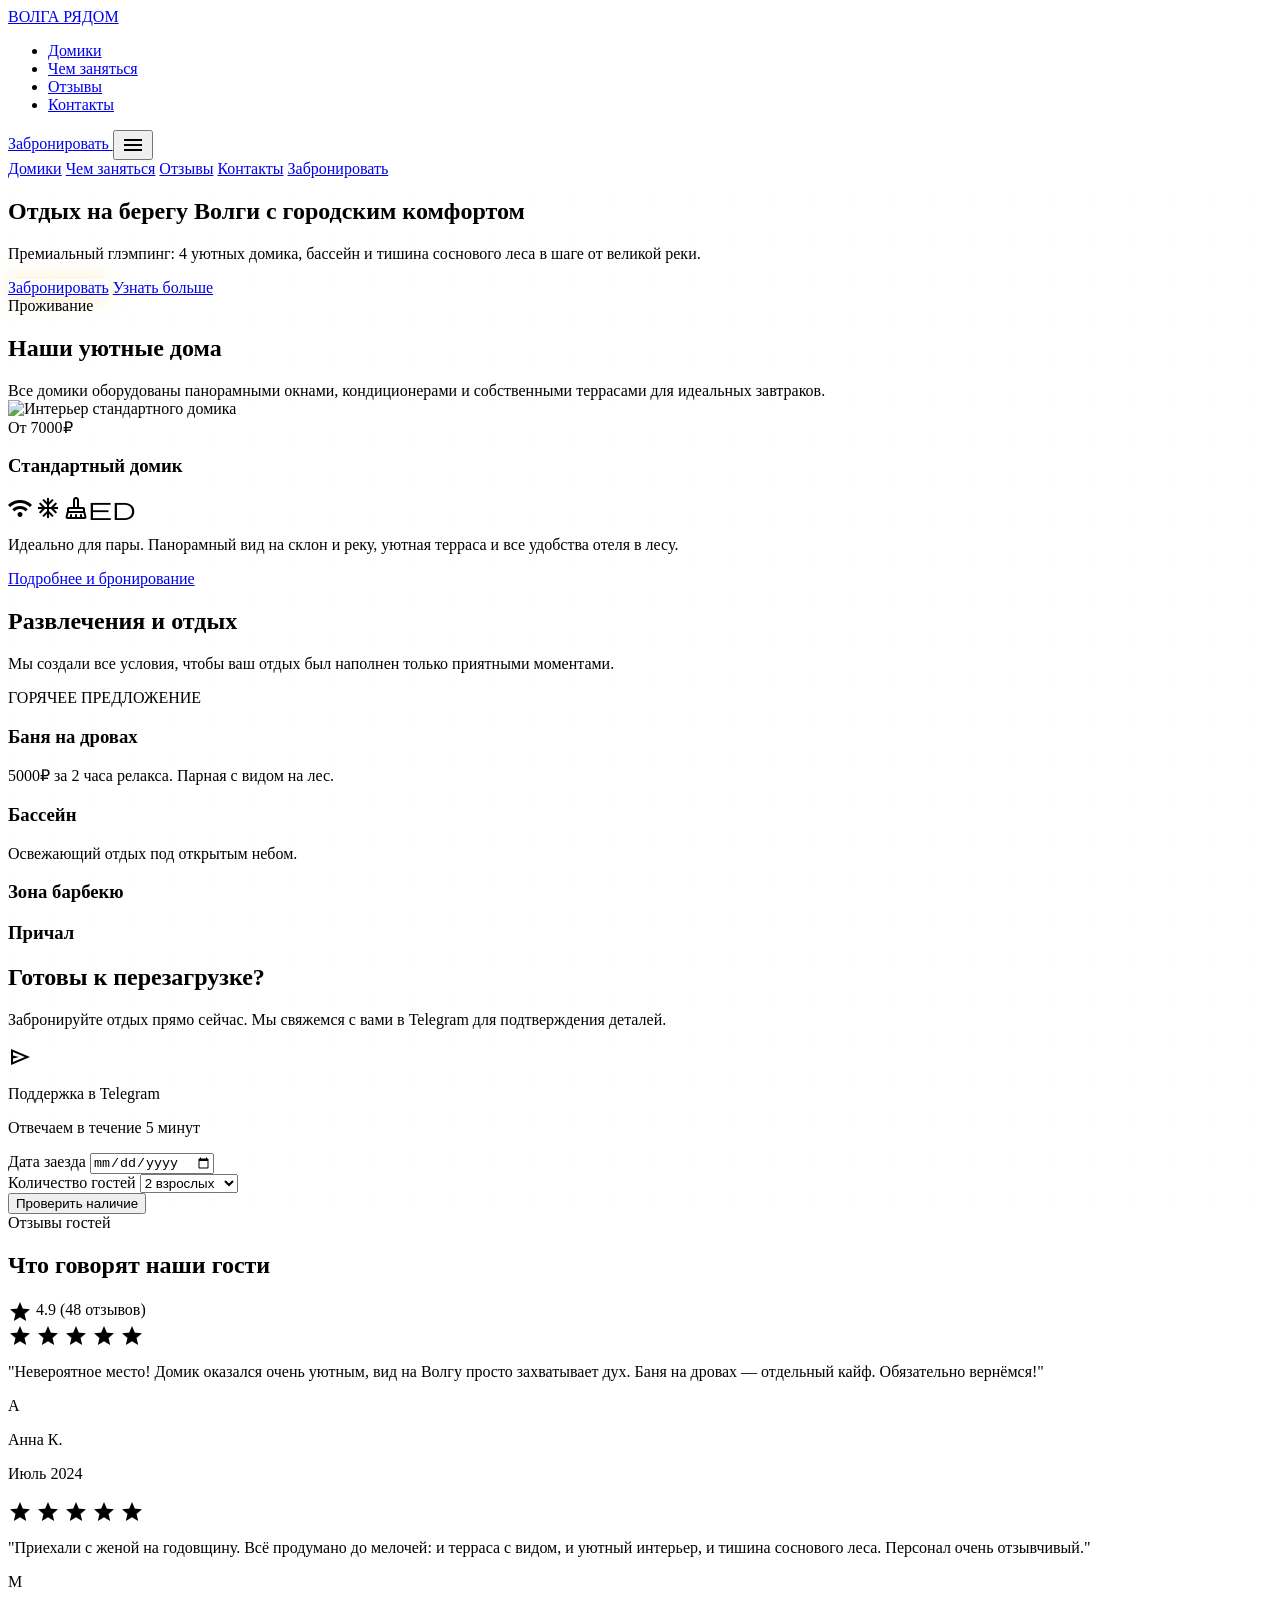
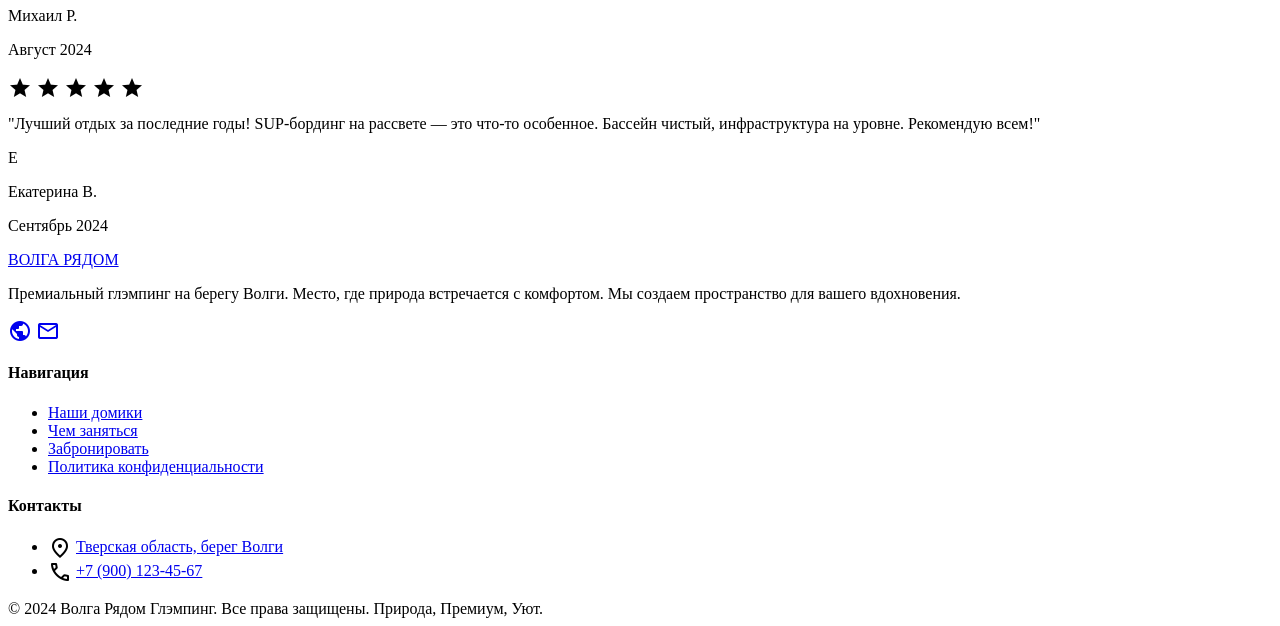
==== index.html @ 4118c98b "Fix broken links, remove family cabin, add mobile menus and reviews section - Replace all SCREEN_XX " ====
<!DOCTYPE html>

<html class="scroll-smooth" lang="ru"><head>
<meta charset="utf-8"/>
<meta content="width=device-width, initial-scale=1.0" name="viewport"/>
<title>ВОЛГА РЯДОМ | Глэмпинг на берегу Волги</title>
<link href="https://fonts.googleapis.com/css2?family=Manrope:wght@600;700;800&amp;family=Plus+Jakarta+Sans:wght@400;600&amp;display=swap" rel="stylesheet"/>
<link href="https://fonts.googleapis.com/css2?family=Material+Symbols+Outlined:wght,FILL@100..700,0..1&amp;display=swap" rel="stylesheet"/>
<script src="https://cdn.tailwindcss.com?plugins=forms,container-queries"></script>
<script id="tailwind-config">
        tailwind.config = {
            darkMode: "class",
            theme: {
                extend: {
                    "colors": {
                        "outline-variant": "#bfc8cf",
                        "surface-container-lowest": "#ffffff",
                        "forest-shadow": "#2D391A",
                        "on-secondary-container": "#546a2e",
                        "surface-container-low": "#f1f4f8",
                        "soft-sand": "#F1E3D3",
                        "on-primary": "#ffffff",
                        "on-primary-container": "#f5faff",
                        "on-tertiary-fixed-variant": "#623f18",
                        "on-tertiary": "#ffffff",
                        "wood-bark": "#8B5E3C",
                        "tertiary-fixed": "#ffdcbd",
                        "error-container": "#ffdad6",
                        "surface-container-highest": "#e0e3e7",
                        "surface-bright": "#f7fafd",
                        "river-deep": "#005F82",
                        "on-secondary": "#ffffff",
                        "outline": "#6f787f",
                        "tertiary": "#785229",
                        "on-surface-variant": "#3f484e",
                        "secondary-fixed-dim": "#b6d088",
                        "on-error-container": "#93000a",
                        "warm-glow": "#FFD166",
                        "primary-fixed": "#c4e7ff",
                        "tertiary-container": "#946a3f",
                        "on-background": "#181c1f",
                        "tertiary-fixed-dim": "#f0bd8b",
                        "error": "#ba1a1a",
                        "secondary-fixed": "#d2eca2",
                        "on-tertiary-container": "#fff8f4",
                        "inverse-surface": "#2d3134",
                        "background": "#f7fafd",
                        "surface-container": "#ebeef2",
                        "on-primary-fixed-variant": "#004c69",
                        "surface": "#f7fafd",
                        "secondary-container": "#cfe99f",
                        "on-primary-fixed": "#001e2c",
                        "inverse-primary": "#7cd0ff",
                        "inverse-on-surface": "#eef1f5",
                        "on-tertiary-fixed": "#2c1600",
                        "primary": "#006184",
                        "surface-dim": "#d7dade",
                        "on-secondary-fixed-variant": "#394d14",
                        "pine-green": "#4A5D23",
                        "on-error": "#ffffff",
                        "primary-fixed-dim": "#7cd0ff",
                        "on-surface": "#181c1f",
                        "secondary": "#50652a",
                        "primary-container": "#007ba7",
                        "surface-container-high": "#e5e8ec",
                        "surface-tint": "#00658b",
                        "on-secondary-fixed": "#131f00",
                        "surface-variant": "#e0e3e7"
                    },
                    "borderRadius": {
                        "DEFAULT": "0.25rem",
                        "lg": "0.5rem",
                        "xl": "0.75rem",
                        "full": "9999px"
                    },
                    "spacing": {
                        "section-gap": "80px",
                        "container-max": "1200px",
                        "base": "8px",
                        "margin-mobile": "16px",
                        "margin-desktop": "40px",
                        "gutter": "24px"
                    },
                    "fontFamily": {
                        "headline-sm": ["Manrope"],
                        "label-caps": ["Plus Jakarta Sans"],
                        "display-lg": ["Manrope"],
                        "body-md": ["Plus Jakarta Sans"],
                        "display-lg-mobile": ["Manrope"],
                        "price-tag": ["Manrope"],
                        "headline-md": ["Manrope"],
                        "body-lg": ["Plus Jakarta Sans"]
                    },
                    "fontSize": {
                        "headline-sm": ["24px", {"lineHeight": "32px", "fontWeight": "600"}],
                        "label-caps": ["14px", {"lineHeight": "20px", "letterSpacing": "0.1em", "fontWeight": "600"}],
                        "display-lg": ["48px", {"lineHeight": "56px", "letterSpacing": "-0.02em", "fontWeight": "700"}],
                        "body-md": ["16px", {"lineHeight": "24px", "fontWeight": "400"}],
                        "display-lg-mobile": ["36px", {"lineHeight": "44px", "letterSpacing": "-0.02em", "fontWeight": "700"}],
                        "price-tag": ["22px", {"lineHeight": "28px", "fontWeight": "700"}],
                        "headline-md": ["32px", {"lineHeight": "40px", "fontWeight": "600"}],
                        "body-lg": ["18px", {"lineHeight": "28px", "fontWeight": "400"}]
                    }
                }
            }
        }
    </script>
<style>
        .material-symbols-outlined {
            font-variation-settings: 'FILL' 0, 'wght' 400, 'GRAD' 0, 'opsz' 24;
            display: inline-block;
            vertical-align: middle;
        }
        .glow-effect {
            box-shadow: 0 0 20px rgba(255, 209, 102, 0.4);
        }
        .bg-pattern {
            background-image: radial-gradient(circle at 2px 2px, rgba(0, 95, 130, 0.05) 1px, transparent 0);
            background-size: 40px 40px;
        }
        .reveal {
            opacity: 0;
            transform: translateY(30px);
            transition: all 0.8s cubic-bezier(0.4, 0, 0.2, 1);
        }
        .reveal.active {
            opacity: 1;
            transform: translateY(0);
        }
    </style>
</head>
<body class="bg-background text-on-surface font-body-md selection:bg-primary selection:text-white">
<!-- TopNavBar -->
<header class="docked full-width top-0 sticky z-50 bg-surface/90 backdrop-blur-md shadow-sm">
<nav class="flex justify-between items-center w-full px-margin-mobile md:px-margin-desktop py-4 max-w-container-max mx-auto">
<a class="text-headline-sm font-headline-sm font-bold text-river-deep tracking-tight" href="index.html">ВОЛГА РЯДОМ</a>
<ul class="hidden md:flex gap-8 items-center">
<li><a class="text-on-surface-variant hover:text-primary transition-colors text-label-caps font-label-caps" href="house.html">Домики</a></li>
<li><a class="text-on-surface-variant hover:text-primary transition-colors text-label-caps font-label-caps" href="what_to_do.html">Чем заняться</a></li>
<li><a class="text-on-surface-variant hover:text-primary transition-colors text-label-caps font-label-caps" href="#reviews">Отзывы</a></li>
<li><a class="text-on-surface-variant hover:text-primary transition-colors text-label-caps font-label-caps" href="contacts.html">Контакты</a></li>
</ul>
<div class="flex items-center gap-4">
<a class="bg-primary text-white px-6 py-2.5 rounded-lg text-label-caps font-label-caps active:scale-95 transition-all duration-150 hover:bg-primary-container shadow-md flex items-center justify-center" href="booking.html">
                    Забронировать
                </a>
<button class="md:hidden text-primary" onclick="document.getElementById('mobile-menu').classList.toggle('hidden')">
<span class="material-symbols-outlined" data-icon="menu">menu</span>
</button>
</div>
</nav>
<!-- Mobile Menu -->
<div class="hidden md:hidden absolute top-full left-0 w-full bg-surface border-t border-outline-variant p-6 shadow-xl z-40" id="mobile-menu">
<div class="flex flex-col gap-4">
<a class="text-on-surface font-label-caps py-2" href="house.html">Домики</a>
<a class="text-on-surface font-label-caps py-2" href="what_to_do.html">Чем заняться</a>
<a class="text-on-surface font-label-caps py-2" href="#reviews">Отзывы</a>
<a class="text-on-surface font-label-caps py-2" href="contacts.html">Контакты</a>
<a class="bg-primary text-white px-6 py-3 rounded-lg text-center font-label-caps" href="booking.html">Забронировать</a>
</div>
</div>
</header>
<main class="bg-pattern">
<!-- Hero Section -->
<section class="relative h-[85vh] min-h-[600px] flex items-center overflow-hidden reveal">
<div class="absolute inset-0 z-0">
<div class="absolute inset-0 bg-cover bg-center" style="background-image: url('https://lh3.googleusercontent.com/aida-public/[base64]')"></div>
<div class="absolute inset-0 bg-gradient-to-t from-background via-transparent to-black/20"></div>
</div>
<div class="relative z-10 w-full px-margin-mobile md:px-margin-desktop max-w-container-max mx-auto text-white md:text-on-surface">
<div class="max-w-2xl bg-white/10 md:bg-white/60 backdrop-blur-xl p-8 md:p-12 rounded-xl border border-white/20 shadow-2xl">
<h1 class="font-display-lg-mobile md:font-display-lg text-display-lg-mobile md:text-display-lg mb-6 text-river-deep">Отдых на берегу Волги с городским комфортом</h1>
<p class="font-body-lg text-body-lg mb-8 text-on-surface-variant">Премиальный глэмпинг: 4 уютных домика, бассейн и тишина соснового леса в шаге от великой реки.</p>
<div class="flex flex-col sm:flex-row gap-4">
<a class="bg-primary text-white px-8 py-4 rounded-lg font-label-caps text-center hover:shadow-lg hover:-translate-y-1 transition-all glow-effect" href="booking.html">Забронировать</a>
<a class="bg-white/80 text-forest-shadow px-8 py-4 rounded-lg font-label-caps text-center border border-outline-variant hover:bg-white transition-all" href="what_to_do.html">Узнать больше</a>
</div>
</div>
</div>
</section>
<!-- Cabins Section -->
<section class="py-section-gap px-margin-mobile md:px-margin-desktop max-w-container-max mx-auto reveal" id="cabins">
<div class="flex flex-col md:flex-row justify-between items-end mb-12 gap-6">
<div>
<span class="text-primary font-label-caps text-label-caps tracking-widest uppercase mb-2 block">Проживание</span>
<h2 class="font-headline-md text-headline-md text-forest-shadow">Наши уютные дома</h2>
</div>
<div class="text-on-surface-variant max-w-md">
                    Все домики оборудованы панорамными окнами, кондиционерами и собственными террасами для идеальных завтраков.
                </div>
</div>
<div class="grid grid-cols-1 gap-gutter max-w-xl">
<!-- Cabin Card 1 -->
<div class="group bg-surface-container-lowest rounded-xl overflow-hidden shadow-sm hover:shadow-xl transition-all duration-300 transform hover:-translate-y-2 border border-outline-variant/30">
<div class="relative h-72 overflow-hidden">
<img alt="Интерьер стандартного домика" class="w-full h-full object-cover transition-transform duration-500 group-hover:scale-110" src="https://lh3.googleusercontent.com/aida-public/[base64]"/>
<div class="absolute top-4 left-4 bg-warm-glow text-forest-shadow px-3 py-1 rounded-full text-label-caps font-label-caps">От 7000₽</div>
</div>
<div class="p-6">
<div class="flex justify-between items-center mb-4">
<h3 class="font-headline-sm text-headline-sm text-river-deep">Стандартный домик</h3>
<div class="flex gap-2">
<span class="material-symbols-outlined text-pine-green text-[20px]" data-icon="wifi">wifi</span>
<span class="material-symbols-outlined text-pine-green text-[20px]" data-icon="ac_unit">ac_unit</span>
<span class="material-symbols-outlined text-pine-green text-[20px]" data-icon="moped">moped</span>
</div>
</div>
<p class="text-on-surface-variant mb-6">Идеально для пары. Панорамный вид на склон и реку, уютная терраса и все удобства отеля в лесу.</p>
<a class="block w-full py-3 rounded-lg border border-primary text-primary font-label-caps text-center hover:bg-primary hover:text-white transition-all" href="house.html">Подробнее и бронирование</a>
</div>
</div>
</div>
</section>
<!-- Activities Grid (Bento Style) -->
<section class="bg-forest-shadow py-section-gap text-white reveal" id="activities">
<div class="px-margin-mobile md:px-margin-desktop max-w-container-max mx-auto">
<div class="mb-12 text-center">
<h2 class="font-headline-md text-headline-md mb-4">Развлечения и отдых</h2>
<p class="text-soft-sand/80 max-w-xl mx-auto">Мы создали все условия, чтобы ваш отдых был наполнен только приятными моментами.</p>
</div>
<div class="grid grid-cols-1 md:grid-cols-4 grid-rows-2 gap-4 h-auto md:h-[600px]">
<div class="md:col-span-2 md:row-span-2 relative group overflow-hidden rounded-2xl">
<div class="absolute inset-0 bg-cover bg-center transition-transform duration-700 group-hover:scale-105" style="background-image: url('https://lh3.googleusercontent.com/aida-public/[base64]')"></div>
<div class="absolute inset-0 bg-gradient-to-t from-black/80 via-transparent to-transparent"></div>
<div class="absolute bottom-0 left-0 p-8">
<span class="bg-warm-glow text-forest-shadow px-3 py-1 rounded-full text-[12px] font-bold mb-3 inline-block">ГОРЯЧЕЕ ПРЕДЛОЖЕНИЕ</span>
<h3 class="text-headline-sm font-headline-sm mb-2">Баня на дровах</h3>
<p class="text-soft-sand/80">5000₽ за 2 часа релакса. Парная с видом на лес.</p>
</div>
</div>
<div class="md:col-span-2 relative group overflow-hidden rounded-2xl">
<div class="absolute inset-0 bg-cover bg-center transition-transform duration-700 group-hover:scale-105" style="background-image: url('https://lh3.googleusercontent.com/aida-public/[base64]')"></div>
<div class="absolute inset-0 bg-gradient-to-t from-black/60 to-transparent"></div>
<div class="absolute bottom-0 left-0 p-6">
<h3 class="text-headline-sm font-headline-sm">Бассейн</h3>
<p class="text-soft-sand/80">Освежающий отдых под открытым небом.</p>
</div>
</div>
<div class="relative group overflow-hidden rounded-2xl">
<div class="absolute inset-0 bg-cover bg-center transition-transform duration-700 group-hover:scale-105" style="background-image: url('https://lh3.googleusercontent.com/aida-public/[base64]')"></div>
<div class="absolute inset-0 bg-gradient-to-t from-black/60 to-transparent"></div>
<div class="absolute bottom-0 left-0 p-4">
<h3 class="font-bold text-lg">Зона барбекю</h3>
</div>
</div>
<div class="relative group overflow-hidden rounded-2xl">
<div class="absolute inset-0 bg-cover bg-center transition-transform duration-700 group-hover:scale-105" style="background-image: url('https://lh3.googleusercontent.com/aida-public/[base64]')"></div>
<div class="absolute inset-0 bg-gradient-to-t from-black/60 to-transparent"></div>
<div class="absolute bottom-0 left-0 p-4">
<h3 class="font-bold text-lg">Причал</h3>
</div>
</div>
</div>
</div>
</section>
<!-- CTA Section -->
<section class="py-section-gap px-margin-mobile md:px-margin-desktop max-w-container-max mx-auto reveal">
<div class="bg-river-deep rounded-3xl p-12 text-white relative overflow-hidden flex flex-col md:flex-row items-center justify-between gap-12">
<div class="relative z-10 max-w-xl">
<h2 class="text-display-lg-mobile md:text-headline-md font-headline-md mb-6">Готовы к перезагрузке?</h2>
<p class="text-primary-fixed/80 text-body-lg mb-8">Забронируйте отдых прямо сейчас. Мы свяжемся с вами в Telegram для подтверждения деталей.</p>
<div class="flex items-center gap-4">
<span class="material-symbols-outlined text-warm-glow text-[40px]" data-icon="send">send</span>
<div>
<p class="font-bold">Поддержка в Telegram</p>
<p class="text-sm opacity-70">Отвечаем в течение 5 минут</p>
</div>
</div>
</div>
<div class="relative z-10 w-full md:w-auto">
<form class="bg-white p-8 rounded-2xl shadow-xl w-full max-w-md">
<div class="space-y-4">
<div>
<label class="block text-forest-shadow font-label-caps text-xs mb-1">Дата заезда</label>
<input class="w-full border-soft-sand rounded-lg focus:ring-primary focus:border-primary text-on-surface" type="date"/>
</div>
<div>
<label class="block text-forest-shadow font-label-caps text-xs mb-1">Количество гостей</label>
<select class="w-full border-soft-sand rounded-lg focus:ring-primary focus:border-primary text-on-surface">
<option>2 взрослых</option>
<option>Семья (2+2)</option>
<option>Один гость</option>
</select>
</div>
<button class="w-full bg-primary py-4 rounded-lg font-label-caps text-white hover:bg-primary-container transition-all shadow-lg active:scale-95" type="submit">Проверить наличие</button>
</div>
</form>
</div>
<!-- Decoration -->
<div class="absolute -right-20 -bottom-20 w-80 h-80 bg-white/5 rounded-full blur-3xl"></div>
</div>
</section>
</main>
<!-- Reviews Section -->
<section class="py-section-gap px-margin-mobile md:px-margin-desktop max-w-container-max mx-auto reveal" id="reviews">
<div class="flex flex-col md:flex-row justify-between items-end mb-12 gap-6">
<div>
<span class="text-primary font-label-caps text-label-caps tracking-widest uppercase mb-2 block">Отзывы гостей</span>
<h2 class="font-headline-md text-headline-md text-forest-shadow">Что говорят наши гости</h2>
</div>
<div class="flex items-center gap-2">
<span class="material-symbols-outlined text-warm-glow" style="font-variation-settings: 'FILL' 1;">star</span>
<span class="font-bold text-xl text-river-deep">4.9</span>
<span class="text-on-surface-variant">(48 отзывов)</span>
</div>
</div>
<div class="grid grid-cols-1 md:grid-cols-3 gap-gutter">
<div class="bg-surface-container-lowest rounded-xl p-6 border border-outline-variant/30 shadow-sm">
<div class="flex gap-1 mb-4">
<span class="material-symbols-outlined text-warm-glow text-[18px]" style="font-variation-settings: 'FILL' 1;">star</span>
<span class="material-symbols-outlined text-warm-glow text-[18px]" style="font-variation-settings: 'FILL' 1;">star</span>
<span class="material-symbols-outlined text-warm-glow text-[18px]" style="font-variation-settings: 'FILL' 1;">star</span>
<span class="material-symbols-outlined text-warm-glow text-[18px]" style="font-variation-settings: 'FILL' 1;">star</span>
<span class="material-symbols-outlined text-warm-glow text-[18px]" style="font-variation-settings: 'FILL' 1;">star</span>
</div>
<p class="text-on-surface-variant mb-6">"Невероятное место! Домик оказался очень уютным, вид на Волгу просто захватывает дух. Баня на дровах — отдельный кайф. Обязательно вернёмся!"</p>
<div class="flex items-center gap-3">
<div class="w-10 h-10 rounded-full bg-primary/20 flex items-center justify-center text-primary font-bold">А</div>
<div>
<p class="font-bold text-on-surface">Анна К.</p>
<p class="text-sm text-on-surface-variant">Июль 2024</p>
</div>
</div>
</div>
<div class="bg-surface-container-lowest rounded-xl p-6 border border-outline-variant/30 shadow-sm">
<div class="flex gap-1 mb-4">
<span class="material-symbols-outlined text-warm-glow text-[18px]" style="font-variation-settings: 'FILL' 1;">star</span>
<span class="material-symbols-outlined text-warm-glow text-[18px]" style="font-variation-settings: 'FILL' 1;">star</span>
<span class="material-symbols-outlined text-warm-glow text-[18px]" style="font-variation-settings: 'FILL' 1;">star</span>
<span class="material-symbols-outlined text-warm-glow text-[18px]" style="font-variation-settings: 'FILL' 1;">star</span>
<span class="material-symbols-outlined text-warm-glow text-[18px]" style="font-variation-settings: 'FILL' 1;">star</span>
</div>
<p class="text-on-surface-variant mb-6">"Приехали с женой на годовщину. Всё продумано до мелочей: и терраса с видом, и уютный интерьер, и тишина соснового леса. Персонал очень отзывчивый."</p>
<div class="flex items-center gap-3">
<div class="w-10 h-10 rounded-full bg-pine-green/20 flex items-center justify-center text-pine-green font-bold">М</div>
<div>
<p class="font-bold text-on-surface">Михаил Р.</p>
<p class="text-sm text-on-surface-variant">Август 2024</p>
</div>
</div>
</div>
<div class="bg-surface-container-lowest rounded-xl p-6 border border-outline-variant/30 shadow-sm">
<div class="flex gap-1 mb-4">
<span class="material-symbols-outlined text-warm-glow text-[18px]" style="font-variation-settings: 'FILL' 1;">star</span>
<span class="material-symbols-outlined text-warm-glow text-[18px]" style="font-variation-settings: 'FILL' 1;">star</span>
<span class="material-symbols-outlined text-warm-glow text-[18px]" style="font-variation-settings: 'FILL' 1;">star</span>
<span class="material-symbols-outlined text-warm-glow text-[18px]" style="font-variation-settings: 'FILL' 1;">star</span>
<span class="material-symbols-outlined text-warm-glow text-[18px]" style="font-variation-settings: 'FILL' 1;">star</span>
</div>
<p class="text-on-surface-variant mb-6">"Лучший отдых за последние годы! SUP-бординг на рассвете — это что-то особенное. Бассейн чистый, инфраструктура на уровне. Рекомендую всем!"</p>
<div class="flex items-center gap-3">
<div class="w-10 h-10 rounded-full bg-warm-glow/30 flex items-center justify-center text-tertiary font-bold">Е</div>
<div>
<p class="font-bold text-on-surface">Екатерина В.</p>
<p class="text-sm text-on-surface-variant">Сентябрь 2024</p>
</div>
</div>
</div>
</div>
</section>
<!-- Footer -->
<footer class="bg-forest-shadow text-soft-sand py-12 border-t border-white/10">
<div class="grid grid-cols-1 md:grid-cols-4 gap-gutter px-margin-mobile md:px-margin-desktop max-w-container-max mx-auto">
<div class="col-span-1 md:col-span-2">
<a class="text-headline-md font-headline-md text-soft-sand mb-6 block" href="index.html">ВОЛГА РЯДОМ</a>
<p class="text-soft-sand/60 max-w-sm mb-8">Премиальный глэмпинг на берегу Волги. Место, где природа встречается с комфортом. Мы создаем пространство для вашего вдохновения.</p>
<div class="flex gap-4">
<a class="w-10 h-10 rounded-full border border-white/20 flex items-center justify-center hover:bg-warm-glow hover:text-forest-shadow transition-all" href="#"><span class="material-symbols-outlined" data-icon="public">public</span></a>
<a class="w-10 h-10 rounded-full border border-white/20 flex items-center justify-center hover:bg-warm-glow hover:text-forest-shadow transition-all" href="mailto:info@volgaryadom.ru"><span class="material-symbols-outlined" data-icon="mail">mail</span></a>
</div>
</div>
<div>
<h4 class="text-label-caps font-label-caps text-white mb-6">Навигация</h4>
<ul class="space-y-4">
<li><a class="text-soft-sand/80 hover:text-white transition-colors hover:translate-x-1 inline-block" href="house.html">Наши домики</a></li>
<li><a class="text-soft-sand/80 hover:text-white transition-colors hover:translate-x-1 inline-block" href="what_to_do.html">Чем заняться</a></li>
<li><a class="text-soft-sand/80 hover:text-white transition-colors hover:translate-x-1 inline-block" href="booking.html">Забронировать</a></li>
<li><a class="text-soft-sand/80 hover:text-white transition-colors hover:translate-x-1 inline-block" href="#">Политика конфиденциальности</a></li>
</ul>
</div>
<div>
<h4 class="text-label-caps font-label-caps text-white mb-6">Контакты</h4>
<ul class="space-y-4">
<li class="flex items-start gap-3">
<span class="material-symbols-outlined text-warm-glow" data-icon="location_on">location_on</span>
<a class="text-soft-sand/80 hover:text-white transition-colors" href="contacts.html">Тверская область, берег Волги</a>
</li>
<li class="flex items-center gap-3">
<span class="material-symbols-outlined text-warm-glow" data-icon="phone">phone</span>
<a class="text-soft-sand/80 hover:text-white transition-colors" href="tel:+79001234567">+7 (900) 123-45-67</a>
</li>
</ul>
</div>
</div>
<div class="mt-12 pt-8 border-t border-white/5 px-margin-mobile md:px-margin-desktop max-w-container-max mx-auto text-center text-soft-sand/40 text-sm">
            © 2024 Волга Рядом Глэмпинг. Все права защищены. Природа, Премиум, Уют.
        </div>
</footer>
<script>
        // Intersection Observer for reveal animations
        const observerOptions = {
            threshold: 0.1,
            rootMargin: '0px 0px -50px 0px'
        };

        const observer = new IntersectionObserver((entries) => {
            entries.forEach(entry => {
                if (entry.isIntersecting) {
                    entry.target.classList.add('active');
                }
            });
        }, observerOptions);

        document.addEventListener('DOMContentLoaded', () => {
            const revealElements = document.querySelectorAll('.reveal');
            revealElements.forEach(el => observer.observe(el));
            
            // Immediate reveal for first section if visible
            const firstSection = document.querySelector('section');
            if (firstSection) firstSection.classList.add('active');
        });
    </script>
</body></html>
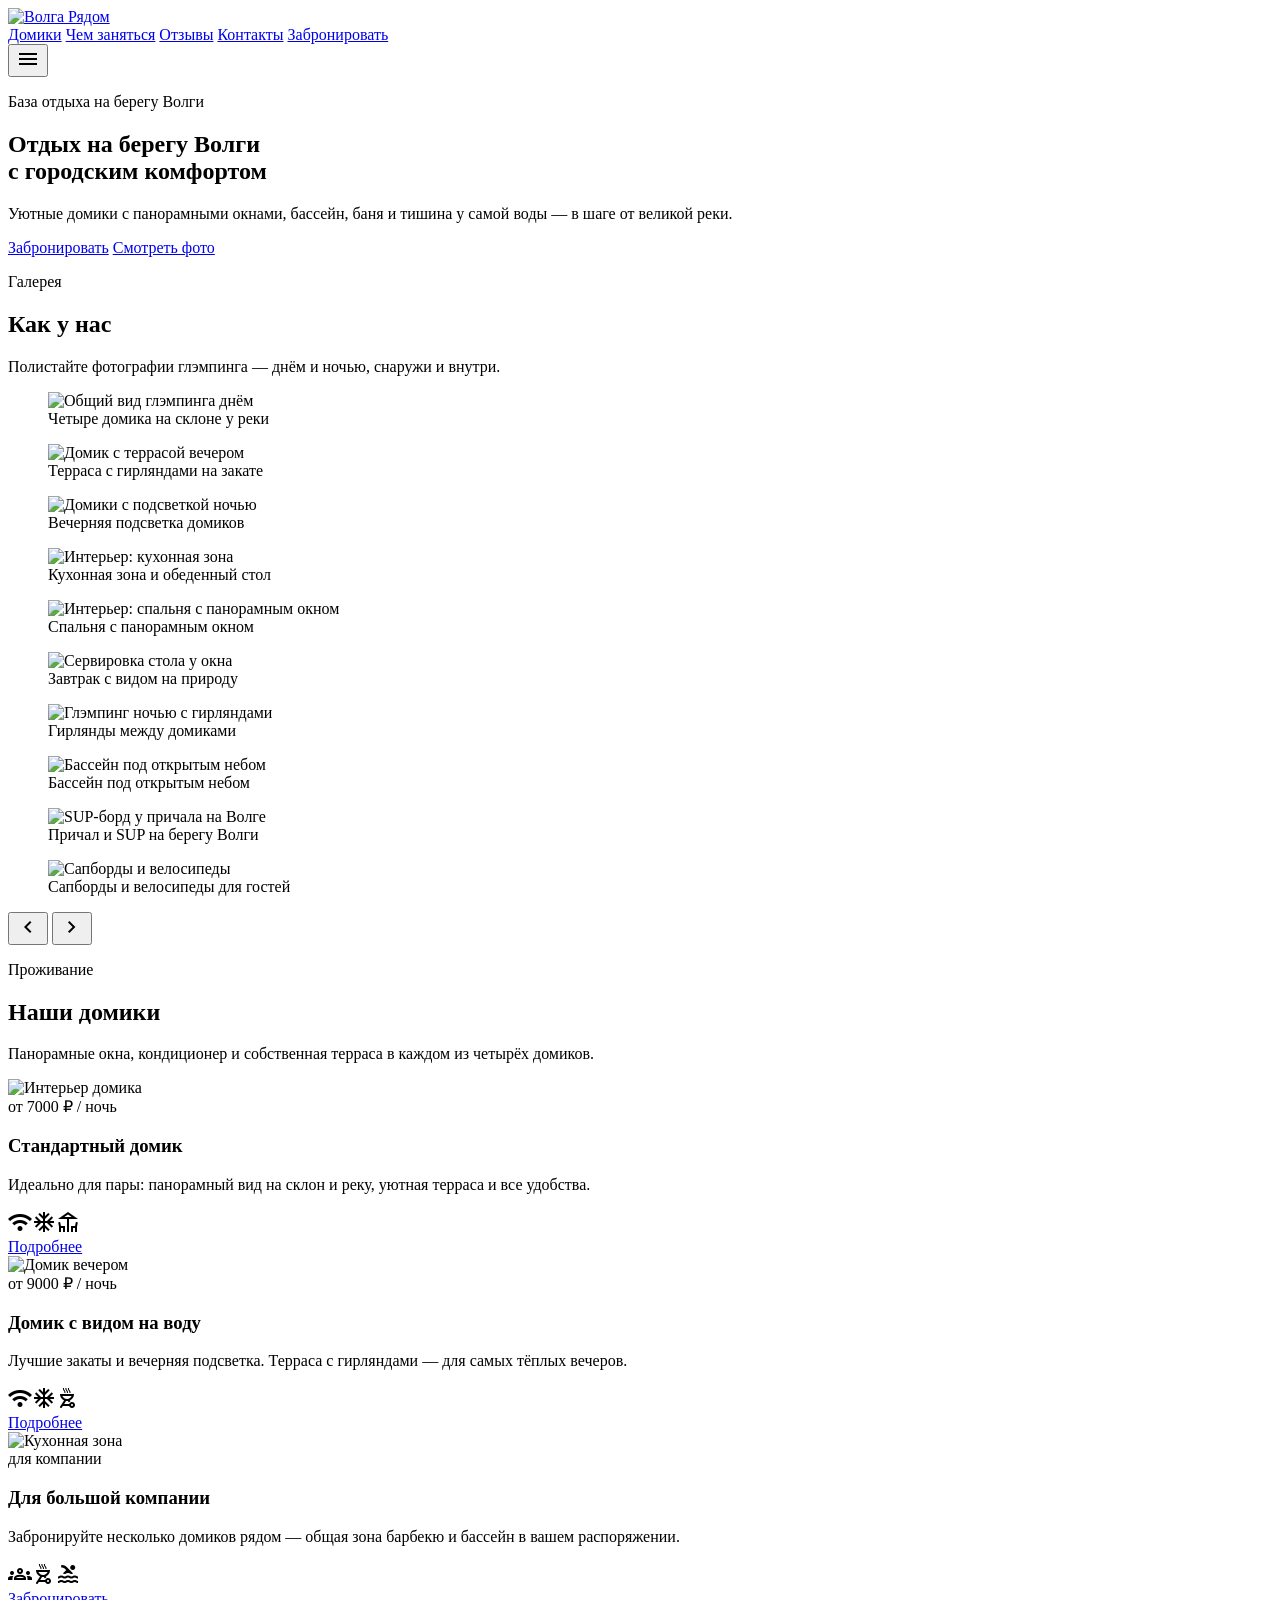
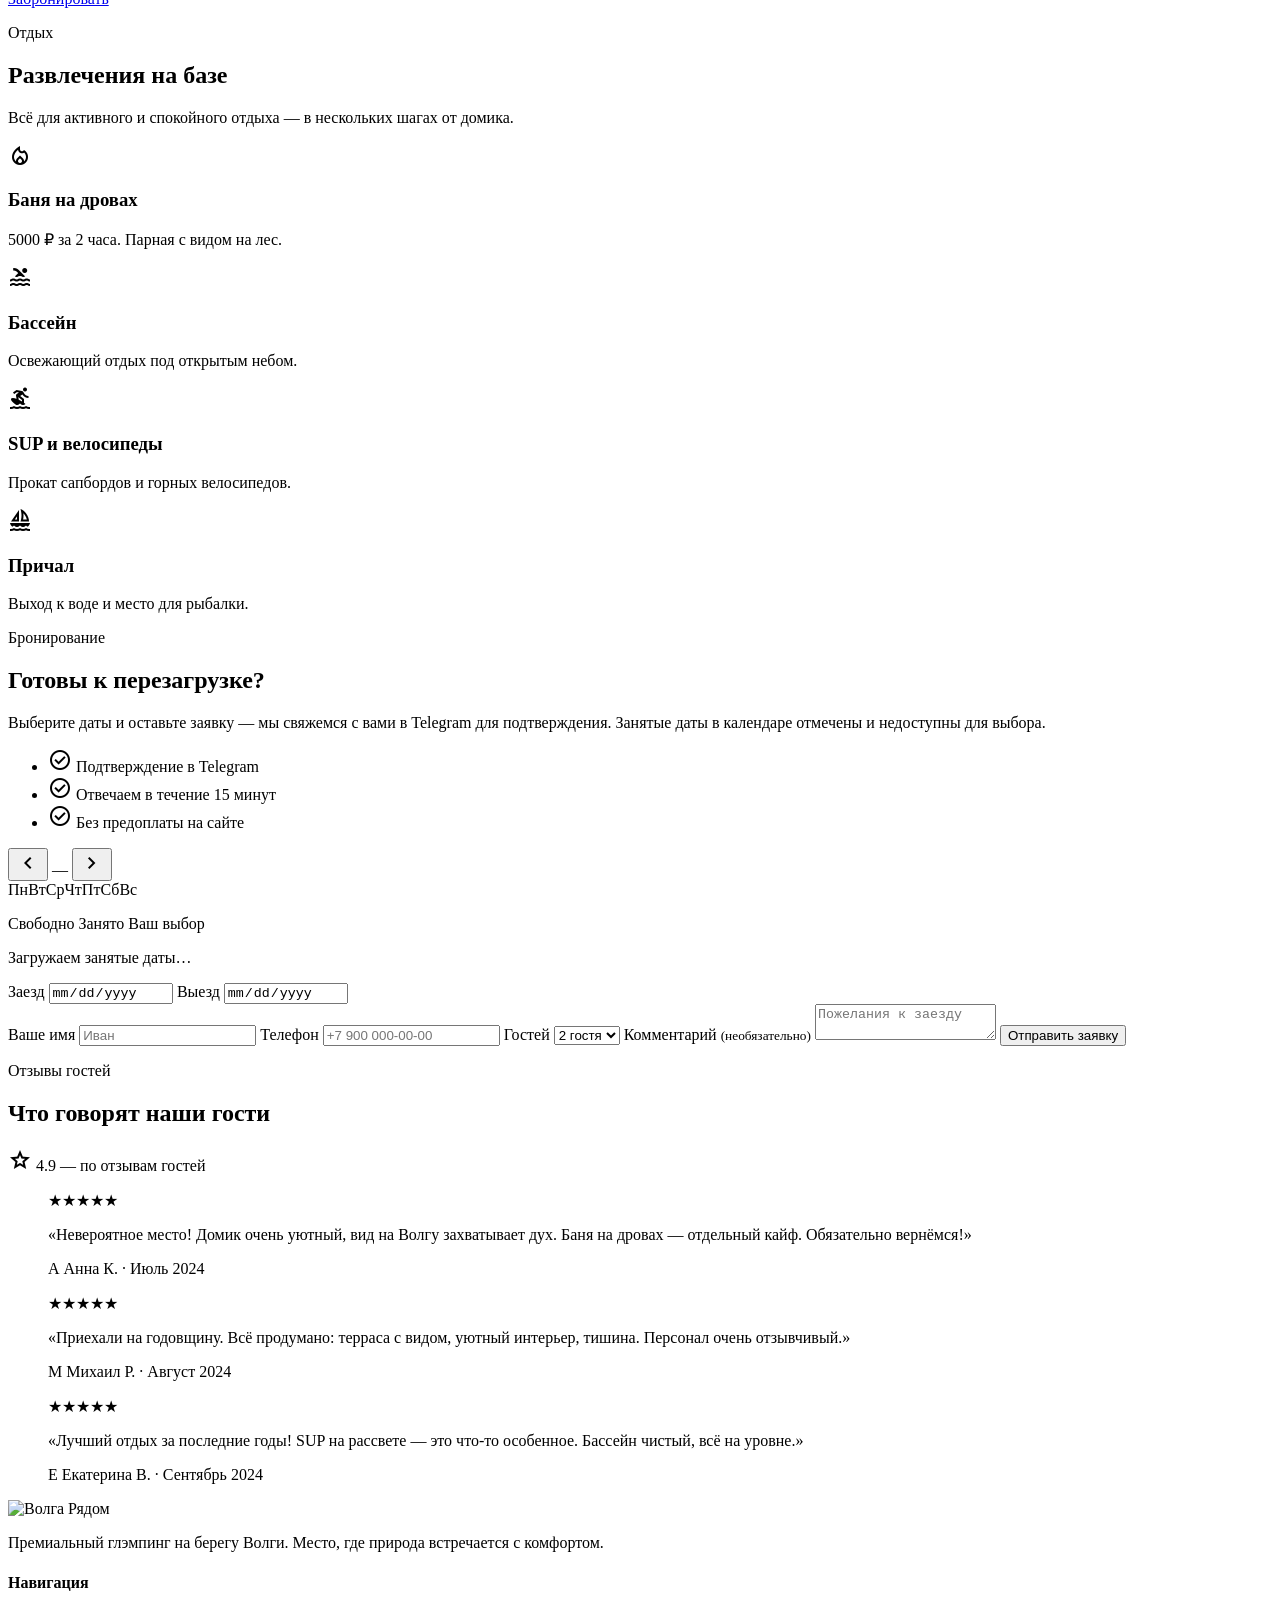
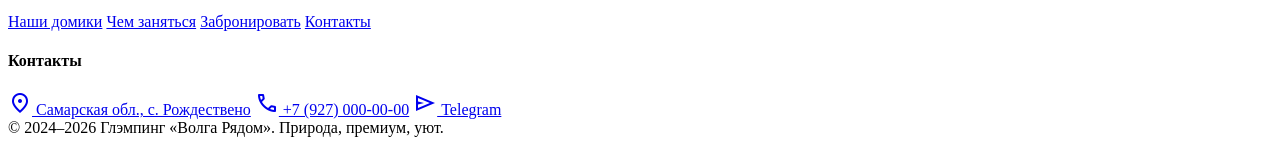
==== commit 4bea0333: "v3" ====
--- a/index.html
+++ b/index.html
@@ -1,423 +1,273 @@
-<!DOCTYPE html>
-
-<html class="scroll-smooth" lang="ru"><head>
-<meta charset="utf-8"/>
-<meta content="width=device-width, initial-scale=1.0" name="viewport"/>
-<title>ВОЛГА РЯДОМ | Глэмпинг на берегу Волги</title>
-<link href="https://fonts.googleapis.com/css2?family=Manrope:wght@600;700;800&amp;family=Plus+Jakarta+Sans:wght@400;600&amp;display=swap" rel="stylesheet"/>
-<link href="https://fonts.googleapis.com/css2?family=Material+Symbols+Outlined:wght,FILL@100..700,0..1&amp;display=swap" rel="stylesheet"/>
-<script src="https://cdn.tailwindcss.com?plugins=forms,container-queries"></script>
-<script id="tailwind-config">
-        tailwind.config = {
-            darkMode: "class",
-            theme: {
-                extend: {
-                    "colors": {
-                        "outline-variant": "#bfc8cf",
-                        "surface-container-lowest": "#ffffff",
-                        "forest-shadow": "#2D391A",
-                        "on-secondary-container": "#546a2e",
-                        "surface-container-low": "#f1f4f8",
-                        "soft-sand": "#F1E3D3",
-                        "on-primary": "#ffffff",
-                        "on-primary-container": "#f5faff",
-                        "on-tertiary-fixed-variant": "#623f18",
-                        "on-tertiary": "#ffffff",
-                        "wood-bark": "#8B5E3C",
-                        "tertiary-fixed": "#ffdcbd",
-                        "error-container": "#ffdad6",
-                        "surface-container-highest": "#e0e3e7",
-                        "surface-bright": "#f7fafd",
-                        "river-deep": "#005F82",
-                        "on-secondary": "#ffffff",
-                        "outline": "#6f787f",
-                        "tertiary": "#785229",
-                        "on-surface-variant": "#3f484e",
-                        "secondary-fixed-dim": "#b6d088",
-                        "on-error-container": "#93000a",
-                        "warm-glow": "#FFD166",
-                        "primary-fixed": "#c4e7ff",
-                        "tertiary-container": "#946a3f",
-                        "on-background": "#181c1f",
-                        "tertiary-fixed-dim": "#f0bd8b",
-                        "error": "#ba1a1a",
-                        "secondary-fixed": "#d2eca2",
-                        "on-tertiary-container": "#fff8f4",
-                        "inverse-surface": "#2d3134",
-                        "background": "#f7fafd",
-                        "surface-container": "#ebeef2",
-                        "on-primary-fixed-variant": "#004c69",
-                        "surface": "#f7fafd",
-                        "secondary-container": "#cfe99f",
-                        "on-primary-fixed": "#001e2c",
-                        "inverse-primary": "#7cd0ff",
-                        "inverse-on-surface": "#eef1f5",
-                        "on-tertiary-fixed": "#2c1600",
-                        "primary": "#006184",
-                        "surface-dim": "#d7dade",
-                        "on-secondary-fixed-variant": "#394d14",
-                        "pine-green": "#4A5D23",
-                        "on-error": "#ffffff",
-                        "primary-fixed-dim": "#7cd0ff",
-                        "on-surface": "#181c1f",
-                        "secondary": "#50652a",
-                        "primary-container": "#007ba7",
-                        "surface-container-high": "#e5e8ec",
-                        "surface-tint": "#00658b",
-                        "on-secondary-fixed": "#131f00",
-                        "surface-variant": "#e0e3e7"
-                    },
-                    "borderRadius": {
-                        "DEFAULT": "0.25rem",
-                        "lg": "0.5rem",
-                        "xl": "0.75rem",
-                        "full": "9999px"
-                    },
-                    "spacing": {
-                        "section-gap": "80px",
-                        "container-max": "1200px",
-                        "base": "8px",
-                        "margin-mobile": "16px",
-                        "margin-desktop": "40px",
-                        "gutter": "24px"
-                    },
-                    "fontFamily": {
-                        "headline-sm": ["Manrope"],
-                        "label-caps": ["Plus Jakarta Sans"],
-                        "display-lg": ["Manrope"],
-                        "body-md": ["Plus Jakarta Sans"],
-                        "display-lg-mobile": ["Manrope"],
-                        "price-tag": ["Manrope"],
-                        "headline-md": ["Manrope"],
-                        "body-lg": ["Plus Jakarta Sans"]
-                    },
-                    "fontSize": {
-                        "headline-sm": ["24px", {"lineHeight": "32px", "fontWeight": "600"}],
-                        "label-caps": ["14px", {"lineHeight": "20px", "letterSpacing": "0.1em", "fontWeight": "600"}],
-                        "display-lg": ["48px", {"lineHeight": "56px", "letterSpacing": "-0.02em", "fontWeight": "700"}],
-                        "body-md": ["16px", {"lineHeight": "24px", "fontWeight": "400"}],
-                        "display-lg-mobile": ["36px", {"lineHeight": "44px", "letterSpacing": "-0.02em", "fontWeight": "700"}],
-                        "price-tag": ["22px", {"lineHeight": "28px", "fontWeight": "700"}],
-                        "headline-md": ["32px", {"lineHeight": "40px", "fontWeight": "600"}],
-                        "body-lg": ["18px", {"lineHeight": "28px", "fontWeight": "400"}]
-                    }
-                }
-            }
-        }
-    </script>
-<style>
-        .material-symbols-outlined {
-            font-variation-settings: 'FILL' 0, 'wght' 400, 'GRAD' 0, 'opsz' 24;
-            display: inline-block;
-            vertical-align: middle;
-        }
-        .glow-effect {
-            box-shadow: 0 0 20px rgba(255, 209, 102, 0.4);
-        }
-        .bg-pattern {
-            background-image: radial-gradient(circle at 2px 2px, rgba(0, 95, 130, 0.05) 1px, transparent 0);
-            background-size: 40px 40px;
-        }
-        .reveal {
-            opacity: 0;
-            transform: translateY(30px);
-            transition: all 0.8s cubic-bezier(0.4, 0, 0.2, 1);
-        }
-        .reveal.active {
-            opacity: 1;
-            transform: translateY(0);
-        }
-    </style>
-</head>
-<body class="bg-background text-on-surface font-body-md selection:bg-primary selection:text-white">
-<!-- TopNavBar -->
-<header class="docked full-width top-0 sticky z-50 bg-surface/90 backdrop-blur-md shadow-sm">
-<nav class="flex justify-between items-center w-full px-margin-mobile md:px-margin-desktop py-4 max-w-container-max mx-auto">
-<a class="text-headline-sm font-headline-sm font-bold text-river-deep tracking-tight" href="index.html">ВОЛГА РЯДОМ</a>
-<ul class="hidden md:flex gap-8 items-center">
-<li><a class="text-on-surface-variant hover:text-primary transition-colors text-label-caps font-label-caps" href="house.html">Домики</a></li>
-<li><a class="text-on-surface-variant hover:text-primary transition-colors text-label-caps font-label-caps" href="what_to_do.html">Чем заняться</a></li>
-<li><a class="text-on-surface-variant hover:text-primary transition-colors text-label-caps font-label-caps" href="#reviews">Отзывы</a></li>
-<li><a class="text-on-surface-variant hover:text-primary transition-colors text-label-caps font-label-caps" href="contacts.html">Контакты</a></li>
-</ul>
-<div class="flex items-center gap-4">
-<a class="bg-primary text-white px-6 py-2.5 rounded-lg text-label-caps font-label-caps active:scale-95 transition-all duration-150 hover:bg-primary-container shadow-md flex items-center justify-center" href="booking.html">
-                    Забронировать
-                </a>
-<button class="md:hidden text-primary" onclick="document.getElementById('mobile-menu').classList.toggle('hidden')">
-<span class="material-symbols-outlined" data-icon="menu">menu</span>
-</button>
-</div>
-</nav>
-<!-- Mobile Menu -->
-<div class="hidden md:hidden absolute top-full left-0 w-full bg-surface border-t border-outline-variant p-6 shadow-xl z-40" id="mobile-menu">
-<div class="flex flex-col gap-4">
-<a class="text-on-surface font-label-caps py-2" href="house.html">Домики</a>
-<a class="text-on-surface font-label-caps py-2" href="what_to_do.html">Чем заняться</a>
-<a class="text-on-surface font-label-caps py-2" href="#reviews">Отзывы</a>
-<a class="text-on-surface font-label-caps py-2" href="contacts.html">Контакты</a>
-<a class="bg-primary text-white px-6 py-3 rounded-lg text-center font-label-caps" href="booking.html">Забронировать</a>
-</div>
-</div>
-</header>
-<main class="bg-pattern">
-<!-- Hero Section -->
-<section class="relative h-[85vh] min-h-[600px] flex items-center overflow-hidden reveal">
-<div class="absolute inset-0 z-0">
-<div class="absolute inset-0 bg-cover bg-center" style="background-image: url('https://lh3.googleusercontent.com/aida-public/[base64]')"></div>
-<div class="absolute inset-0 bg-gradient-to-t from-background via-transparent to-black/20"></div>
-</div>
-<div class="relative z-10 w-full px-margin-mobile md:px-margin-desktop max-w-container-max mx-auto text-white md:text-on-surface">
-<div class="max-w-2xl bg-white/10 md:bg-white/60 backdrop-blur-xl p-8 md:p-12 rounded-xl border border-white/20 shadow-2xl">
-<h1 class="font-display-lg-mobile md:font-display-lg text-display-lg-mobile md:text-display-lg mb-6 text-river-deep">Отдых на берегу Волги с городским комфортом</h1>
-<p class="font-body-lg text-body-lg mb-8 text-on-surface-variant">Премиальный глэмпинг: 4 уютных домика, бассейн и тишина соснового леса в шаге от великой реки.</p>
-<div class="flex flex-col sm:flex-row gap-4">
-<a class="bg-primary text-white px-8 py-4 rounded-lg font-label-caps text-center hover:shadow-lg hover:-translate-y-1 transition-all glow-effect" href="booking.html">Забронировать</a>
-<a class="bg-white/80 text-forest-shadow px-8 py-4 rounded-lg font-label-caps text-center border border-outline-variant hover:bg-white transition-all" href="what_to_do.html">Узнать больше</a>
-</div>
-</div>
-</div>
-</section>
-<!-- Cabins Section -->
-<section class="py-section-gap px-margin-mobile md:px-margin-desktop max-w-container-max mx-auto reveal" id="cabins">
-<div class="flex flex-col md:flex-row justify-between items-end mb-12 gap-6">
-<div>
-<span class="text-primary font-label-caps text-label-caps tracking-widest uppercase mb-2 block">Проживание</span>
-<h2 class="font-headline-md text-headline-md text-forest-shadow">Наши уютные дома</h2>
-</div>
-<div class="text-on-surface-variant max-w-md">
-                    Все домики оборудованы панорамными окнами, кондиционерами и собственными террасами для идеальных завтраков.
-                </div>
-</div>
-<div class="grid grid-cols-1 gap-gutter max-w-xl">
-<!-- Cabin Card 1 -->
-<div class="group bg-surface-container-lowest rounded-xl overflow-hidden shadow-sm hover:shadow-xl transition-all duration-300 transform hover:-translate-y-2 border border-outline-variant/30">
-<div class="relative h-72 overflow-hidden">
-<img alt="Интерьер стандартного домика" class="w-full h-full object-cover transition-transform duration-500 group-hover:scale-110" src="https://lh3.googleusercontent.com/aida-public/[base64]"/>
-<div class="absolute top-4 left-4 bg-warm-glow text-forest-shadow px-3 py-1 rounded-full text-label-caps font-label-caps">От 7000₽</div>
-</div>
-<div class="p-6">
-<div class="flex justify-between items-center mb-4">
-<h3 class="font-headline-sm text-headline-sm text-river-deep">Стандартный домик</h3>
-<div class="flex gap-2">
-<span class="material-symbols-outlined text-pine-green text-[20px]" data-icon="wifi">wifi</span>
-<span class="material-symbols-outlined text-pine-green text-[20px]" data-icon="ac_unit">ac_unit</span>
-<span class="material-symbols-outlined text-pine-green text-[20px]" data-icon="moped">moped</span>
-</div>
-</div>
-<p class="text-on-surface-variant mb-6">Идеально для пары. Панорамный вид на склон и реку, уютная терраса и все удобства отеля в лесу.</p>
-<a class="block w-full py-3 rounded-lg border border-primary text-primary font-label-caps text-center hover:bg-primary hover:text-white transition-all" href="house.html">Подробнее и бронирование</a>
-</div>
-</div>
-</div>
-</section>
-<!-- Activities Grid (Bento Style) -->
-<section class="bg-forest-shadow py-section-gap text-white reveal" id="activities">
-<div class="px-margin-mobile md:px-margin-desktop max-w-container-max mx-auto">
-<div class="mb-12 text-center">
-<h2 class="font-headline-md text-headline-md mb-4">Развлечения и отдых</h2>
-<p class="text-soft-sand/80 max-w-xl mx-auto">Мы создали все условия, чтобы ваш отдых был наполнен только приятными моментами.</p>
-</div>
-<div class="grid grid-cols-1 md:grid-cols-4 grid-rows-2 gap-4 h-auto md:h-[600px]">
-<div class="md:col-span-2 md:row-span-2 relative group overflow-hidden rounded-2xl">
-<div class="absolute inset-0 bg-cover bg-center transition-transform duration-700 group-hover:scale-105" style="background-image: url('https://lh3.googleusercontent.com/aida-public/[base64]')"></div>
-<div class="absolute inset-0 bg-gradient-to-t from-black/80 via-transparent to-transparent"></div>
-<div class="absolute bottom-0 left-0 p-8">
-<span class="bg-warm-glow text-forest-shadow px-3 py-1 rounded-full text-[12px] font-bold mb-3 inline-block">ГОРЯЧЕЕ ПРЕДЛОЖЕНИЕ</span>
-<h3 class="text-headline-sm font-headline-sm mb-2">Баня на дровах</h3>
-<p class="text-soft-sand/80">5000₽ за 2 часа релакса. Парная с видом на лес.</p>
-</div>
-</div>
-<div class="md:col-span-2 relative group overflow-hidden rounded-2xl">
-<div class="absolute inset-0 bg-cover bg-center transition-transform duration-700 group-hover:scale-105" style="background-image: url('https://lh3.googleusercontent.com/aida-public/[base64]')"></div>
-<div class="absolute inset-0 bg-gradient-to-t from-black/60 to-transparent"></div>
-<div class="absolute bottom-0 left-0 p-6">
-<h3 class="text-headline-sm font-headline-sm">Бассейн</h3>
-<p class="text-soft-sand/80">Освежающий отдых под открытым небом.</p>
-</div>
-</div>
-<div class="relative group overflow-hidden rounded-2xl">
-<div class="absolute inset-0 bg-cover bg-center transition-transform duration-700 group-hover:scale-105" style="background-image: url('https://lh3.googleusercontent.com/aida-public/[base64]')"></div>
-<div class="absolute inset-0 bg-gradient-to-t from-black/60 to-transparent"></div>
-<div class="absolute bottom-0 left-0 p-4">
-<h3 class="font-bold text-lg">Зона барбекю</h3>
-</div>
-</div>
-<div class="relative group overflow-hidden rounded-2xl">
-<div class="absolute inset-0 bg-cover bg-center transition-transform duration-700 group-hover:scale-105" style="background-image: url('https://lh3.googleusercontent.com/aida-public/[base64]')"></div>
-<div class="absolute inset-0 bg-gradient-to-t from-black/60 to-transparent"></div>
-<div class="absolute bottom-0 left-0 p-4">
-<h3 class="font-bold text-lg">Причал</h3>
-</div>
-</div>
-</div>
-</div>
-</section>
-<!-- CTA Section -->
-<section class="py-section-gap px-margin-mobile md:px-margin-desktop max-w-container-max mx-auto reveal">
-<div class="bg-river-deep rounded-3xl p-12 text-white relative overflow-hidden flex flex-col md:flex-row items-center justify-between gap-12">
-<div class="relative z-10 max-w-xl">
-<h2 class="text-display-lg-mobile md:text-headline-md font-headline-md mb-6">Готовы к перезагрузке?</h2>
-<p class="text-primary-fixed/80 text-body-lg mb-8">Забронируйте отдых прямо сейчас. Мы свяжемся с вами в Telegram для подтверждения деталей.</p>
-<div class="flex items-center gap-4">
-<span class="material-symbols-outlined text-warm-glow text-[40px]" data-icon="send">send</span>
-<div>
-<p class="font-bold">Поддержка в Telegram</p>
-<p class="text-sm opacity-70">Отвечаем в течение 5 минут</p>
-</div>
-</div>
-</div>
-<div class="relative z-10 w-full md:w-auto">
-<form class="bg-white p-8 rounded-2xl shadow-xl w-full max-w-md">
-<div class="space-y-4">
-<div>
-<label class="block text-forest-shadow font-label-caps text-xs mb-1">Дата заезда</label>
-<input class="w-full border-soft-sand rounded-lg focus:ring-primary focus:border-primary text-on-surface" type="date"/>
-</div>
-<div>
-<label class="block text-forest-shadow font-label-caps text-xs mb-1">Количество гостей</label>
-<select class="w-full border-soft-sand rounded-lg focus:ring-primary focus:border-primary text-on-surface">
-<option>2 взрослых</option>
-<option>Семья (2+2)</option>
-<option>Один гость</option>
-</select>
-</div>
-<button class="w-full bg-primary py-4 rounded-lg font-label-caps text-white hover:bg-primary-container transition-all shadow-lg active:scale-95" type="submit">Проверить наличие</button>
-</div>
-</form>
-</div>
-<!-- Decoration -->
-<div class="absolute -right-20 -bottom-20 w-80 h-80 bg-white/5 rounded-full blur-3xl"></div>
-</div>
-</section>
-</main>
-<!-- Reviews Section -->
-<section class="py-section-gap px-margin-mobile md:px-margin-desktop max-w-container-max mx-auto reveal" id="reviews">
-<div class="flex flex-col md:flex-row justify-between items-end mb-12 gap-6">
-<div>
-<span class="text-primary font-label-caps text-label-caps tracking-widest uppercase mb-2 block">Отзывы гостей</span>
-<h2 class="font-headline-md text-headline-md text-forest-shadow">Что говорят наши гости</h2>
-</div>
-<div class="flex items-center gap-2">
-<span class="material-symbols-outlined text-warm-glow" style="font-variation-settings: 'FILL' 1;">star</span>
-<span class="font-bold text-xl text-river-deep">4.9</span>
-<span class="text-on-surface-variant">(48 отзывов)</span>
-</div>
-</div>
-<div class="grid grid-cols-1 md:grid-cols-3 gap-gutter">
-<div class="bg-surface-container-lowest rounded-xl p-6 border border-outline-variant/30 shadow-sm">
-<div class="flex gap-1 mb-4">
-<span class="material-symbols-outlined text-warm-glow text-[18px]" style="font-variation-settings: 'FILL' 1;">star</span>
-<span class="material-symbols-outlined text-warm-glow text-[18px]" style="font-variation-settings: 'FILL' 1;">star</span>
-<span class="material-symbols-outlined text-warm-glow text-[18px]" style="font-variation-settings: 'FILL' 1;">star</span>
-<span class="material-symbols-outlined text-warm-glow text-[18px]" style="font-variation-settings: 'FILL' 1;">star</span>
-<span class="material-symbols-outlined text-warm-glow text-[18px]" style="font-variation-settings: 'FILL' 1;">star</span>
-</div>
-<p class="text-on-surface-variant mb-6">"Невероятное место! Домик оказался очень уютным, вид на Волгу просто захватывает дух. Баня на дровах — отдельный кайф. Обязательно вернёмся!"</p>
-<div class="flex items-center gap-3">
-<div class="w-10 h-10 rounded-full bg-primary/20 flex items-center justify-center text-primary font-bold">А</div>
-<div>
-<p class="font-bold text-on-surface">Анна К.</p>
-<p class="text-sm text-on-surface-variant">Июль 2024</p>
-</div>
-</div>
-</div>
-<div class="bg-surface-container-lowest rounded-xl p-6 border border-outline-variant/30 shadow-sm">
-<div class="flex gap-1 mb-4">
-<span class="material-symbols-outlined text-warm-glow text-[18px]" style="font-variation-settings: 'FILL' 1;">star</span>
-<span class="material-symbols-outlined text-warm-glow text-[18px]" style="font-variation-settings: 'FILL' 1;">star</span>
-<span class="material-symbols-outlined text-warm-glow text-[18px]" style="font-variation-settings: 'FILL' 1;">star</span>
-<span class="material-symbols-outlined text-warm-glow text-[18px]" style="font-variation-settings: 'FILL' 1;">star</span>
-<span class="material-symbols-outlined text-warm-glow text-[18px]" style="font-variation-settings: 'FILL' 1;">star</span>
-</div>
-<p class="text-on-surface-variant mb-6">"Приехали с женой на годовщину. Всё продумано до мелочей: и терраса с видом, и уютный интерьер, и тишина соснового леса. Персонал очень отзывчивый."</p>
-<div class="flex items-center gap-3">
-<div class="w-10 h-10 rounded-full bg-pine-green/20 flex items-center justify-center text-pine-green font-bold">М</div>
-<div>
-<p class="font-bold text-on-surface">Михаил Р.</p>
-<p class="text-sm text-on-surface-variant">Август 2024</p>
-</div>
-</div>
-</div>
-<div class="bg-surface-container-lowest rounded-xl p-6 border border-outline-variant/30 shadow-sm">
-<div class="flex gap-1 mb-4">
-<span class="material-symbols-outlined text-warm-glow text-[18px]" style="font-variation-settings: 'FILL' 1;">star</span>
-<span class="material-symbols-outlined text-warm-glow text-[18px]" style="font-variation-settings: 'FILL' 1;">star</span>
-<span class="material-symbols-outlined text-warm-glow text-[18px]" style="font-variation-settings: 'FILL' 1;">star</span>
-<span class="material-symbols-outlined text-warm-glow text-[18px]" style="font-variation-settings: 'FILL' 1;">star</span>
-<span class="material-symbols-outlined text-warm-glow text-[18px]" style="font-variation-settings: 'FILL' 1;">star</span>
-</div>
-<p class="text-on-surface-variant mb-6">"Лучший отдых за последние годы! SUP-бординг на рассвете — это что-то особенное. Бассейн чистый, инфраструктура на уровне. Рекомендую всем!"</p>
-<div class="flex items-center gap-3">
-<div class="w-10 h-10 rounded-full bg-warm-glow/30 flex items-center justify-center text-tertiary font-bold">Е</div>
-<div>
-<p class="font-bold text-on-surface">Екатерина В.</p>
-<p class="text-sm text-on-surface-variant">Сентябрь 2024</p>
-</div>
-</div>
-</div>
-</div>
-</section>
-<!-- Footer -->
-<footer class="bg-forest-shadow text-soft-sand py-12 border-t border-white/10">
-<div class="grid grid-cols-1 md:grid-cols-4 gap-gutter px-margin-mobile md:px-margin-desktop max-w-container-max mx-auto">
-<div class="col-span-1 md:col-span-2">
-<a class="text-headline-md font-headline-md text-soft-sand mb-6 block" href="index.html">ВОЛГА РЯДОМ</a>
-<p class="text-soft-sand/60 max-w-sm mb-8">Премиальный глэмпинг на берегу Волги. Место, где природа встречается с комфортом. Мы создаем пространство для вашего вдохновения.</p>
-<div class="flex gap-4">
-<a class="w-10 h-10 rounded-full border border-white/20 flex items-center justify-center hover:bg-warm-glow hover:text-forest-shadow transition-all" href="#"><span class="material-symbols-outlined" data-icon="public">public</span></a>
-<a class="w-10 h-10 rounded-full border border-white/20 flex items-center justify-center hover:bg-warm-glow hover:text-forest-shadow transition-all" href="mailto:info@volgaryadom.ru"><span class="material-symbols-outlined" data-icon="mail">mail</span></a>
-</div>
-</div>
-<div>
-<h4 class="text-label-caps font-label-caps text-white mb-6">Навигация</h4>
-<ul class="space-y-4">
-<li><a class="text-soft-sand/80 hover:text-white transition-colors hover:translate-x-1 inline-block" href="house.html">Наши домики</a></li>
-<li><a class="text-soft-sand/80 hover:text-white transition-colors hover:translate-x-1 inline-block" href="what_to_do.html">Чем заняться</a></li>
-<li><a class="text-soft-sand/80 hover:text-white transition-colors hover:translate-x-1 inline-block" href="booking.html">Забронировать</a></li>
-<li><a class="text-soft-sand/80 hover:text-white transition-colors hover:translate-x-1 inline-block" href="#">Политика конфиденциальности</a></li>
-</ul>
-</div>
-<div>
-<h4 class="text-label-caps font-label-caps text-white mb-6">Контакты</h4>
-<ul class="space-y-4">
-<li class="flex items-start gap-3">
-<span class="material-symbols-outlined text-warm-glow" data-icon="location_on">location_on</span>
-<a class="text-soft-sand/80 hover:text-white transition-colors" href="contacts.html">Тверская область, берег Волги</a>
-</li>
-<li class="flex items-center gap-3">
-<span class="material-symbols-outlined text-warm-glow" data-icon="phone">phone</span>
-<a class="text-soft-sand/80 hover:text-white transition-colors" href="tel:+79001234567">+7 (900) 123-45-67</a>
-</li>
-</ul>
-</div>
-</div>
-<div class="mt-12 pt-8 border-t border-white/5 px-margin-mobile md:px-margin-desktop max-w-container-max mx-auto text-center text-soft-sand/40 text-sm">
-            © 2024 Волга Рядом Глэмпинг. Все права защищены. Природа, Премиум, Уют.
-        </div>
-</footer>
-<script>
-        // Intersection Observer for reveal animations
-        const observerOptions = {
-            threshold: 0.1,
-            rootMargin: '0px 0px -50px 0px'
-        };
-
-        const observer = new IntersectionObserver((entries) => {
-            entries.forEach(entry => {
-                if (entry.isIntersecting) {
-                    entry.target.classList.add('active');
-                }
-            });
-        }, observerOptions);
-
-        document.addEventListener('DOMContentLoaded', () => {
-            const revealElements = document.querySelectorAll('.reveal');
-            revealElements.forEach(el => observer.observe(el));
-            
-            // Immediate reveal for first section if visible
-            const firstSection = document.querySelector('section');
-            if (firstSection) firstSection.classList.add('active');
-        });
-    </script>
-</body></html>+<!DOCTYPE html>
+<html lang="ru">
+<head>
+<meta charset="UTF-8">
+<meta name="viewport" content="width=device-width, initial-scale=1.0">
+<title>ВОЛГА РЯДОМ — глэмпинг на берегу Волги</title>
+<meta name="description" content="Премиальный глэмпинг «Волга Рядом»: уютные домики с панорамными окнами, бассейн, баня, причал и SUP на берегу Волги. Бронирование онлайн.">
+<link rel="icon" type="image/png" href="assets/img/favicon.png">
+<link rel="preconnect" href="https://fonts.googleapis.com">
+<link rel="preconnect" href="https://fonts.gstatic.com" crossorigin>
+<link href="https://fonts.googleapis.com/css2?family=Playfair+Display:wght@500;600;700&family=Manrope:wght@400;500;600;700&family=Material+Symbols+Outlined:opsz,wght,FILL,GRAD@24,400,0,0&display=swap" rel="stylesheet">
+<link rel="stylesheet" href="assets/style.css">
+</head>
+<body>
+<!-- ШАПКА -->
+<header class="site-header" id="siteHeader">
+  <div class="container header-inner">
+    <a class="brand" href="index.html" aria-label="Волга Рядом — на главную">
+      <img src="assets/img/logo.png" alt="Волга Рядом" class="brand-logo">
+    </a>
+    <nav class="nav-desktop" aria-label="Основная навигация">
+      <a href="house.html">Домики</a>
+      <a href="what_to_do.html">Чем заняться</a>
+      <a href="index.html#reviews">Отзывы</a>
+      <a href="contacts.html">Контакты</a>
+      <a href="booking.html" class="btn btn-primary btn-sm">Забронировать</a>
+    </nav>
+    <button class="nav-toggle" id="navToggle" aria-label="Открыть меню" aria-expanded="false">
+      <span class="material-symbols-outlined">menu</span>
+    </button>
+  </div>
+  <div class="nav-mobile" id="navMobile" hidden>
+    <a href="house.html">Домики</a>
+    <a href="what_to_do.html">Чем заняться</a>
+    <a href="index.html#reviews">Отзывы</a>
+    <a href="contacts.html">Контакты</a>
+    <a href="booking.html" class="btn btn-primary">Забронировать</a>
+  </div>
+</header>
+
+<main>
+<!-- HERO -->
+<section class="hero">
+  <div class="hero-bg" style="background-image:url('assets/img/overview_night.jpg')"></div>
+  <div class="hero-overlay"></div>
+  <div class="container hero-content">
+    <p class="eyebrow eyebrow-light">База отдыха на берегу Волги</p>
+    <h1>Отдых на берегу Волги<br>с городским комфортом</h1>
+    <p class="hero-sub">Уютные домики с панорамными окнами, бассейн, баня и тишина у самой воды — в шаге от великой реки.</p>
+    <div class="hero-actions">
+      <a href="booking.html" class="btn btn-primary btn-lg">Забронировать</a>
+      <a href="#gallery" class="btn btn-ghost btn-lg">Смотреть фото</a>
+    </div>
+  </div>
+</section>
+
+<!-- ГАЛЕРЕЯ-КАРУСЕЛЬ -->
+<section class="section" id="gallery">
+  <div class="container">
+    <p class="eyebrow">Галерея</p>
+    <h2 class="section-title">Как у нас</h2>
+    <p class="section-lead">Полистайте фотографии глэмпинга — днём и ночью, снаружи и внутри.</p>
+  </div>
+  <div class="carousel" id="carousel">
+    <div class="carousel-track" id="carouselTrack">
+      <figure class="slide"><img src="assets/img/overview_day.jpg" alt="Общий вид глэмпинга днём" loading="lazy"><figcaption>Четыре домика на склоне у реки</figcaption></figure>
+      <figure class="slide"><img src="assets/img/house_night.jpg" alt="Домик с террасой вечером" loading="lazy"><figcaption>Терраса с гирляндами на закате</figcaption></figure>
+      <figure class="slide"><img src="assets/img/house_night_2.jpg" alt="Домики с подсветкой ночью" loading="lazy"><figcaption>Вечерняя подсветка домиков</figcaption></figure>
+      <figure class="slide"><img src="assets/img/interior_1.jpg" alt="Интерьер: кухонная зона" loading="lazy"><figcaption>Кухонная зона и обеденный стол</figcaption></figure>
+      <figure class="slide"><img src="assets/img/interior_2.jpg" alt="Интерьер: спальня с панорамным окном" loading="lazy"><figcaption>Спальня с панорамным окном</figcaption></figure>
+      <figure class="slide"><img src="assets/img/interior_3.jpg" alt="Сервировка стола у окна" loading="lazy"><figcaption>Завтрак с видом на природу</figcaption></figure>
+      <figure class="slide"><img src="assets/img/overview_night.jpg" alt="Глэмпинг ночью с гирляндами" loading="lazy"><figcaption>Гирлянды между домиками</figcaption></figure>
+      <figure class="slide"><img src="assets/img/pool.jpg" alt="Бассейн под открытым небом" loading="lazy"><figcaption>Бассейн под открытым небом</figcaption></figure>
+      <figure class="slide"><img src="assets/img/pier.jpg" alt="SUP-борд у причала на Волге" loading="lazy"><figcaption>Причал и SUP на берегу Волги</figcaption></figure>
+      <figure class="slide"><img src="assets/img/activities.jpg" alt="Сапборды и велосипеды" loading="lazy"><figcaption>Сапборды и велосипеды для гостей</figcaption></figure>
+    </div>
+    <button class="carousel-btn prev" id="carouselPrev" aria-label="Предыдущее фото"><span class="material-symbols-outlined">chevron_left</span></button>
+    <button class="carousel-btn next" id="carouselNext" aria-label="Следующее фото"><span class="material-symbols-outlined">chevron_right</span></button>
+  </div>
+  <div class="carousel-dots" id="carouselDots" aria-hidden="true"></div>
+</section>
+
+<!-- ДОМИКИ -->
+<section class="section section-alt">
+  <div class="container">
+    <p class="eyebrow">Проживание</p>
+    <h2 class="section-title">Наши домики</h2>
+    <p class="section-lead">Панорамные окна, кондиционер и собственная терраса в каждом из четырёх домиков.</p>
+    <div class="cards-3">
+      <article class="card">
+        <div class="card-img"><img src="assets/img/interior_2.jpg" alt="Интерьер домика" loading="lazy"></div>
+        <div class="card-body">
+          <span class="price-tag">от 7000 ₽ / ночь</span>
+          <h3>Стандартный домик</h3>
+          <p>Идеально для пары: панорамный вид на склон и реку, уютная терраса и все удобства.</p>
+          <div class="amenities"><span class="material-symbols-outlined">wifi</span><span class="material-symbols-outlined">ac_unit</span><span class="material-symbols-outlined">deck</span></div>
+          <a href="house.html" class="btn btn-outline btn-block">Подробнее</a>
+        </div>
+      </article>
+      <article class="card">
+        <div class="card-img"><img src="assets/img/house_night.jpg" alt="Домик вечером" loading="lazy"></div>
+        <div class="card-body">
+          <span class="price-tag">от 9000 ₽ / ночь</span>
+          <h3>Домик с видом на воду</h3>
+          <p>Лучшие закаты и вечерняя подсветка. Терраса с гирляндами — для самых тёплых вечеров.</p>
+          <div class="amenities"><span class="material-symbols-outlined">wifi</span><span class="material-symbols-outlined">ac_unit</span><span class="material-symbols-outlined">outdoor_grill</span></div>
+          <a href="house.html" class="btn btn-outline btn-block">Подробнее</a>
+        </div>
+      </article>
+      <article class="card">
+        <div class="card-img"><img src="assets/img/interior_1.jpg" alt="Кухонная зона" loading="lazy"></div>
+        <div class="card-body">
+          <span class="price-tag">для компании</span>
+          <h3>Для большой компании</h3>
+          <p>Забронируйте несколько домиков рядом — общая зона барбекю и бассейн в вашем распоряжении.</p>
+          <div class="amenities"><span class="material-symbols-outlined">groups</span><span class="material-symbols-outlined">outdoor_grill</span><span class="material-symbols-outlined">pool</span></div>
+          <a href="booking.html" class="btn btn-outline btn-block">Забронировать</a>
+        </div>
+      </article>
+    </div>
+  </div>
+</section>
+
+<!-- РАЗВЛЕЧЕНИЯ -->
+<section class="section">
+  <div class="container">
+    <p class="eyebrow">Отдых</p>
+    <h2 class="section-title">Развлечения на базе</h2>
+    <p class="section-lead">Всё для активного и спокойного отдыха — в нескольких шагах от домика.</p>
+    <div class="features">
+      <div class="feature feature-hot">
+        <span class="material-symbols-outlined">local_fire_department</span>
+        <h3>Баня на дровах</h3>
+        <p>5000 ₽ за 2 часа. Парная с видом на лес.</p>
+      </div>
+      <div class="feature">
+        <span class="material-symbols-outlined">pool</span>
+        <h3>Бассейн</h3>
+        <p>Освежающий отдых под открытым небом.</p>
+      </div>
+      <div class="feature">
+        <span class="material-symbols-outlined">surfing</span>
+        <h3>SUP и велосипеды</h3>
+        <p>Прокат сапбордов и горных велосипедов.</p>
+      </div>
+      <div class="feature">
+        <span class="material-symbols-outlined">sailing</span>
+        <h3>Причал</h3>
+        <p>Выход к воде и место для рыбалки.</p>
+      </div>
+    </div>
+  </div>
+</section>
+
+<!-- БРОНИРОВАНИЕ (быстрая проверка дат) -->
+<section class="section section-booking" id="quick-booking">
+  <div class="container booking-grid">
+    <div class="booking-intro">
+      <p class="eyebrow">Бронирование</p>
+      <h2 class="section-title">Готовы к перезагрузке?</h2>
+      <p class="section-lead">Выберите даты и оставьте заявку — мы свяжемся с вами в Telegram для подтверждения. Занятые даты в календаре отмечены и недоступны для выбора.</p>
+      <ul class="booking-points">
+        <li><span class="material-symbols-outlined">check_circle</span> Подтверждение в Telegram</li>
+        <li><span class="material-symbols-outlined">check_circle</span> Отвечаем в течение 15 минут</li>
+        <li><span class="material-symbols-outlined">check_circle</span> Без предоплаты на сайте</li>
+      </ul>
+    </div>
+    <div class="booking-card">
+      <!-- Календарь занятых дат -->
+      <div class="cal" id="cal">
+        <div class="cal-head">
+          <button class="cal-nav" id="calPrev" aria-label="Предыдущий месяц"><span class="material-symbols-outlined">chevron_left</span></button>
+          <span class="cal-title" id="calTitle">—</span>
+          <button class="cal-nav" id="calNext" aria-label="Следующий месяц"><span class="material-symbols-outlined">chevron_right</span></button>
+        </div>
+        <div class="cal-weekdays"><span>Пн</span><span>Вт</span><span>Ср</span><span>Чт</span><span>Пт</span><span>Сб</span><span>Вс</span></div>
+        <div class="cal-grid" id="calGrid"></div>
+        <p class="cal-legend"><span class="dot dot-free"></span> Свободно <span class="dot dot-busy"></span> Занято <span class="dot dot-sel"></span> Ваш выбор</p>
+        <p class="cal-status" id="calStatus">Загружаем занятые даты…</p>
+      </div>
+      <form class="booking-form" id="bookingForm" novalidate>
+        <div class="field-row">
+          <label class="field">
+            <span>Заезд</span>
+            <input type="date" id="checkIn" name="check_in" required readonly>
+          </label>
+          <label class="field">
+            <span>Выезд</span>
+            <input type="date" id="checkOut" name="check_out" required readonly>
+          </label>
+        </div>
+        <label class="field">
+          <span>Ваше имя</span>
+          <input type="text" id="guestName" name="guest_name" placeholder="Иван" required>
+        </label>
+        <label class="field">
+          <span>Телефон</span>
+          <input type="tel" id="phone" name="phone" placeholder="+7 900 000-00-00" required>
+        </label>
+        <label class="field">
+          <span>Гостей</span>
+          <select id="guests" name="guests">
+            <option value="1">1 гость</option>
+            <option value="2" selected>2 гостя</option>
+            <option value="3">3 гостя</option>
+            <option value="4">4 гостя</option>
+          </select>
+        </label>
+        <label class="field">
+          <span>Комментарий <small>(необязательно)</small></span>
+          <textarea id="comment" name="comment" rows="2" placeholder="Пожелания к заезду"></textarea>
+        </label>
+        <button type="submit" class="btn btn-primary btn-block btn-lg" id="bookingSubmit">Отправить заявку</button>
+        <p class="form-note" id="formNote" role="status" aria-live="polite"></p>
+      </form>
+    </div>
+  </div>
+</section>
+
+<!-- ОТЗЫВЫ -->
+<section class="section section-alt" id="reviews">
+  <div class="container">
+    <p class="eyebrow">Отзывы гостей</p>
+    <h2 class="section-title">Что говорят наши гости</h2>
+    <p class="section-lead"><span class="material-symbols-outlined star">star</span> 4.9 — по отзывам гостей</p>
+    <div class="cards-3">
+      <blockquote class="review">
+        <div class="stars">★★★★★</div>
+        <p>«Невероятное место! Домик очень уютный, вид на Волгу захватывает дух. Баня на дровах — отдельный кайф. Обязательно вернёмся!»</p>
+        <footer><span class="avatar">А</span> Анна К. · Июль 2024</footer>
+      </blockquote>
+      <blockquote class="review">
+        <div class="stars">★★★★★</div>
+        <p>«Приехали на годовщину. Всё продумано: терраса с видом, уютный интерьер, тишина. Персонал очень отзывчивый.»</p>
+        <footer><span class="avatar">М</span> Михаил Р. · Август 2024</footer>
+      </blockquote>
+      <blockquote class="review">
+        <div class="stars">★★★★★</div>
+        <p>«Лучший отдых за последние годы! SUP на рассвете — это что-то особенное. Бассейн чистый, всё на уровне.»</p>
+        <footer><span class="avatar">Е</span> Екатерина В. · Сентябрь 2024</footer>
+      </blockquote>
+    </div>
+  </div>
+</section>
+</main>
+
+<!-- ПОДВАЛ -->
+<footer class="site-footer">
+  <div class="container footer-grid">
+    <div class="footer-brand">
+      <img src="assets/img/logo.png" alt="Волга Рядом" class="footer-logo">
+      <p>Премиальный глэмпинг на берегу Волги. Место, где природа встречается с комфортом.</p>
+    </div>
+    <div class="footer-col">
+      <h4>Навигация</h4>
+      <a href="house.html">Наши домики</a>
+      <a href="what_to_do.html">Чем заняться</a>
+      <a href="booking.html">Забронировать</a>
+      <a href="contacts.html">Контакты</a>
+    </div>
+    <div class="footer-col">
+      <h4>Контакты</h4>
+      <a href="contacts.html"><span class="material-symbols-outlined">location_on</span> Самарская обл., с. Рождествено</a>
+      <a href="tel:+79270000000"><span class="material-symbols-outlined">call</span> +7 (927) 000-00-00</a>
+      <a href="https://t.me/volga_ryadom_bot" target="_blank" rel="noopener"><span class="material-symbols-outlined">send</span> Telegram</a>
+    </div>
+  </div>
+  <div class="container footer-bottom">© 2024–2026 Глэмпинг «Волга Рядом». Природа, премиум, уют.</div>
+</footer>
+
+<script src="assets/app.js"></script>
+</body>
+</html>
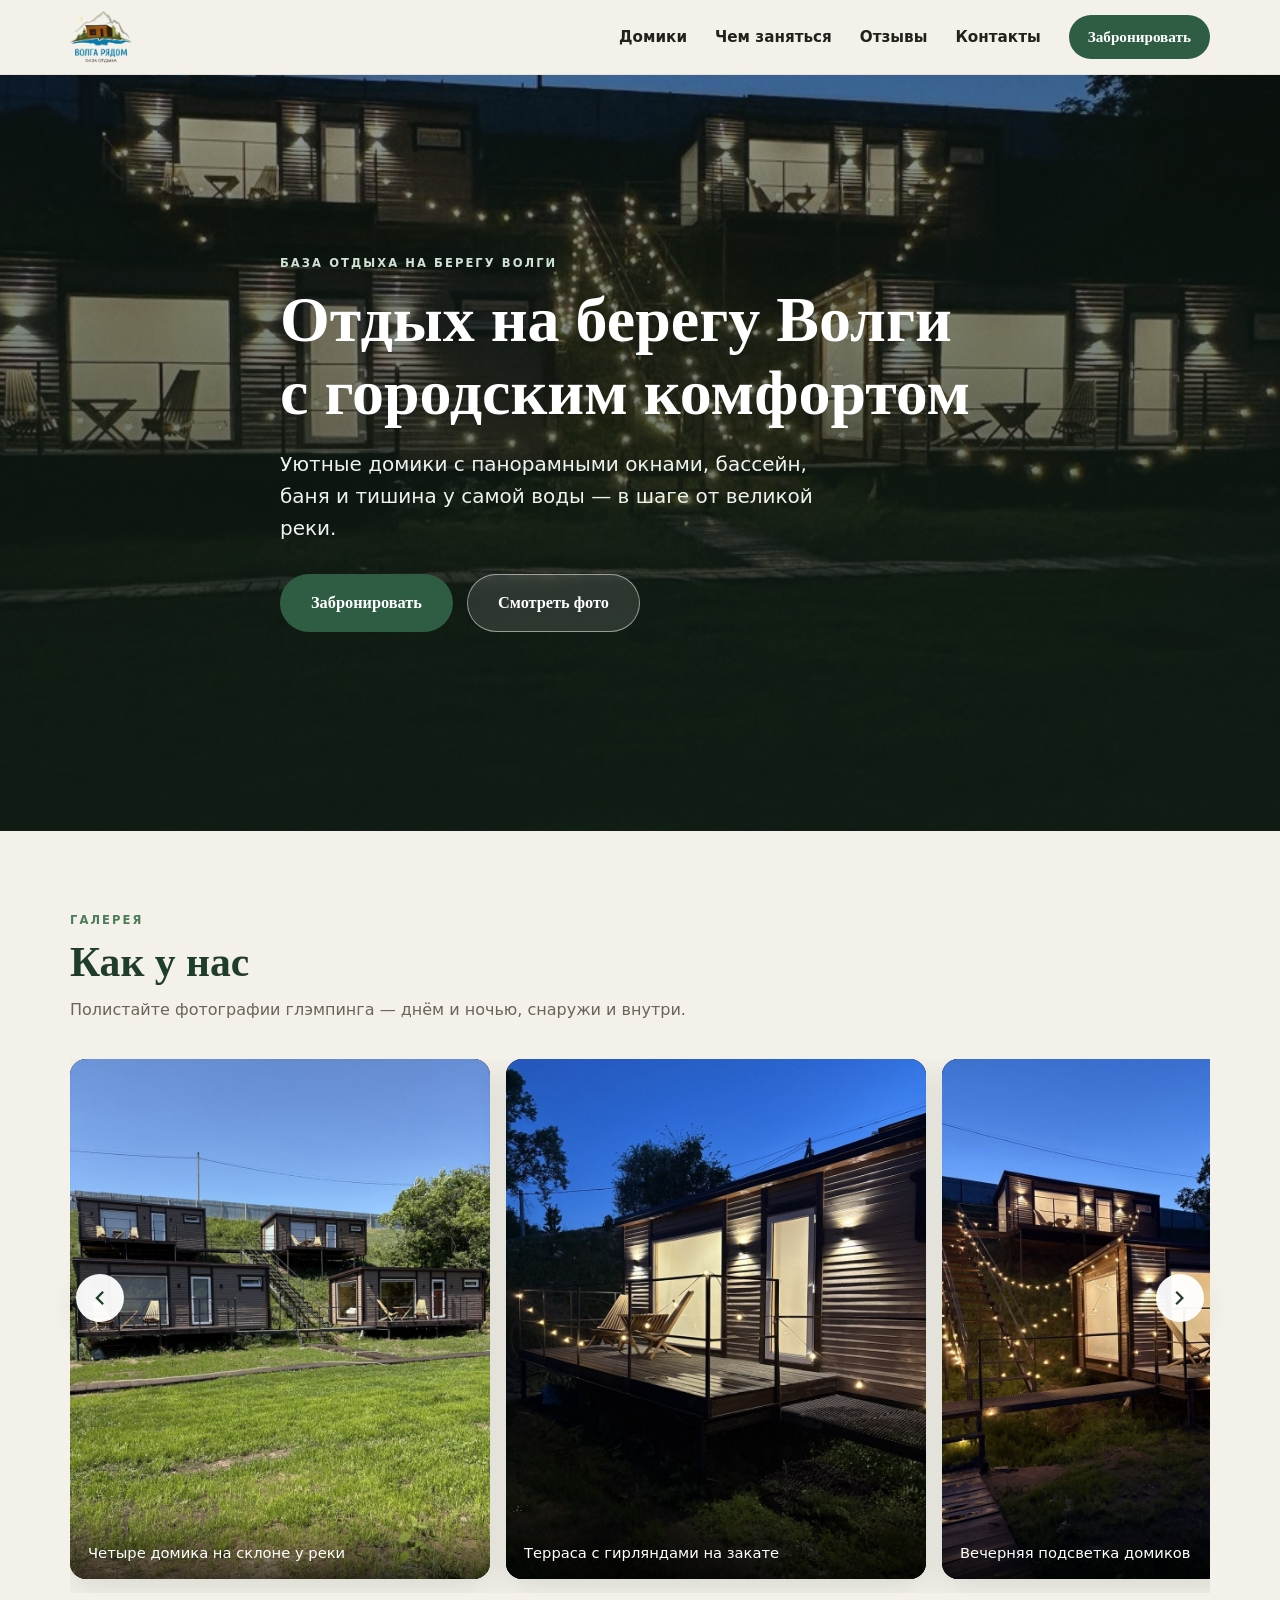
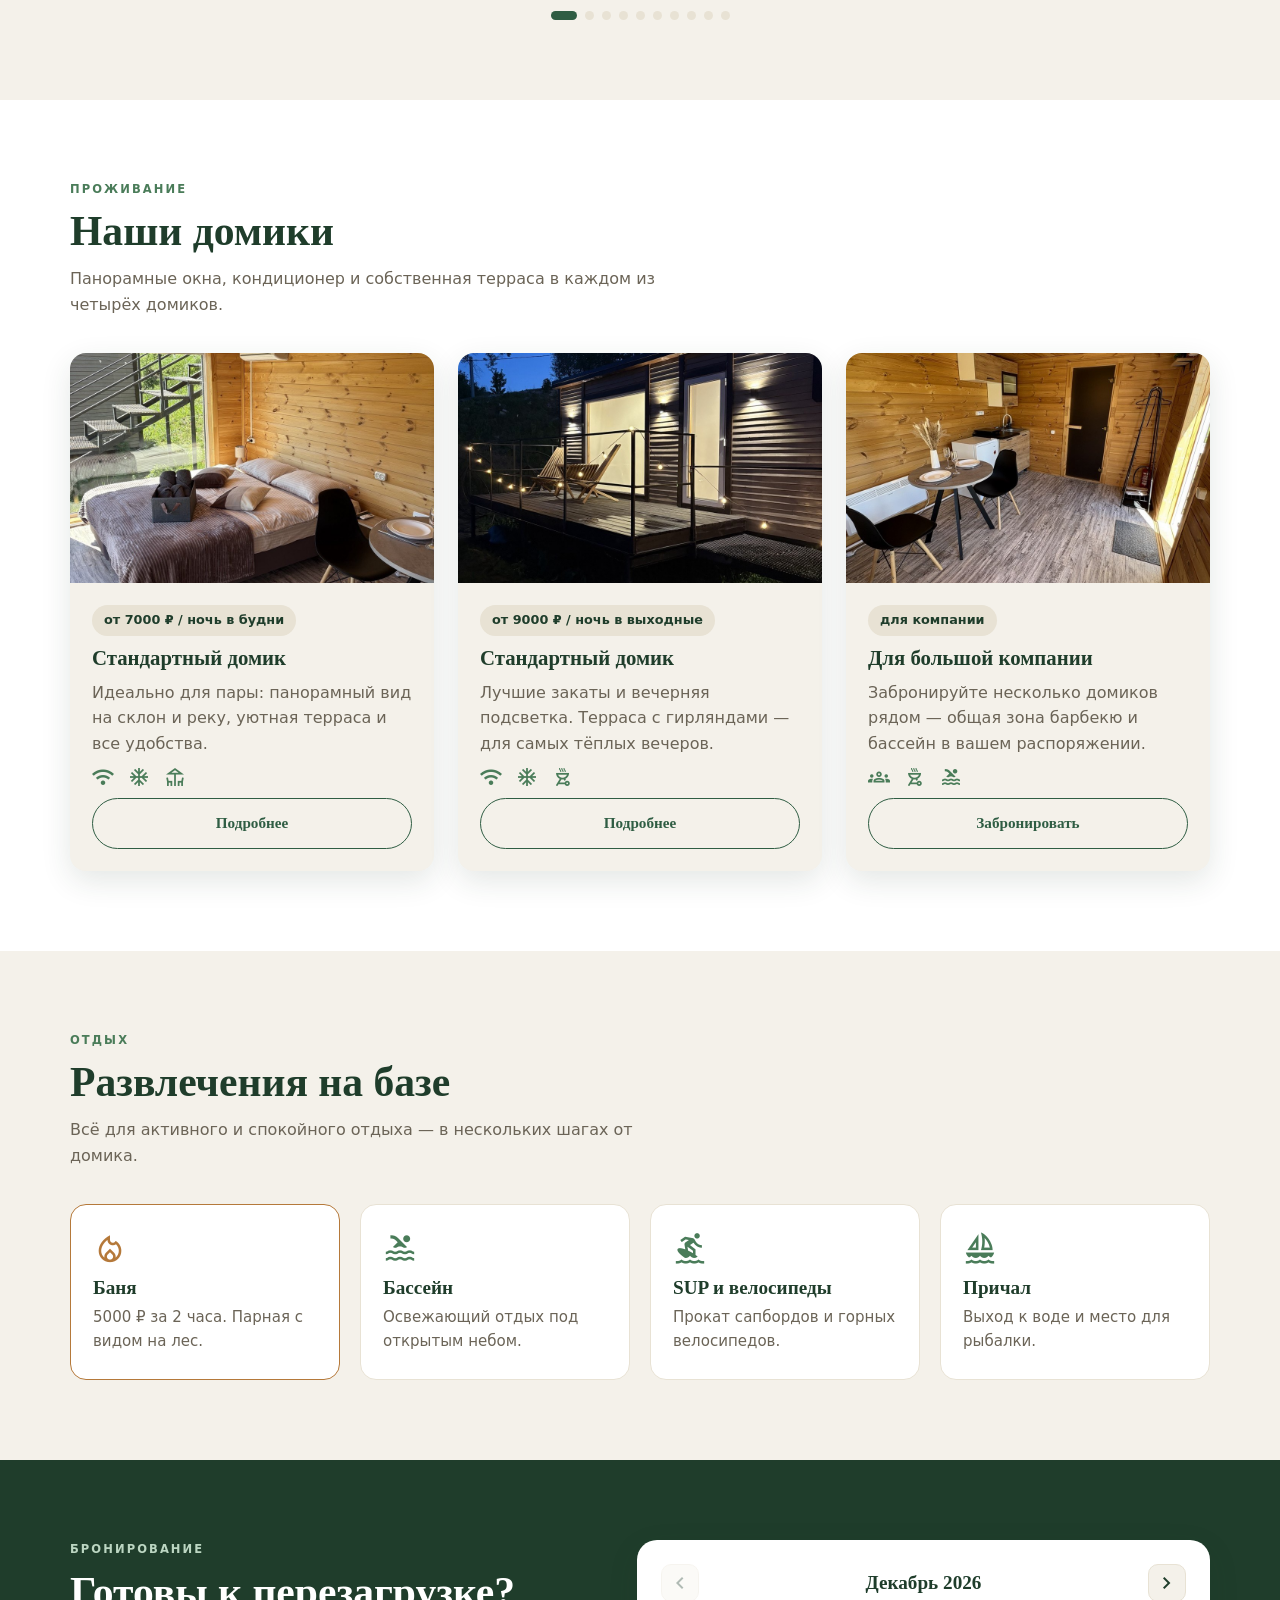
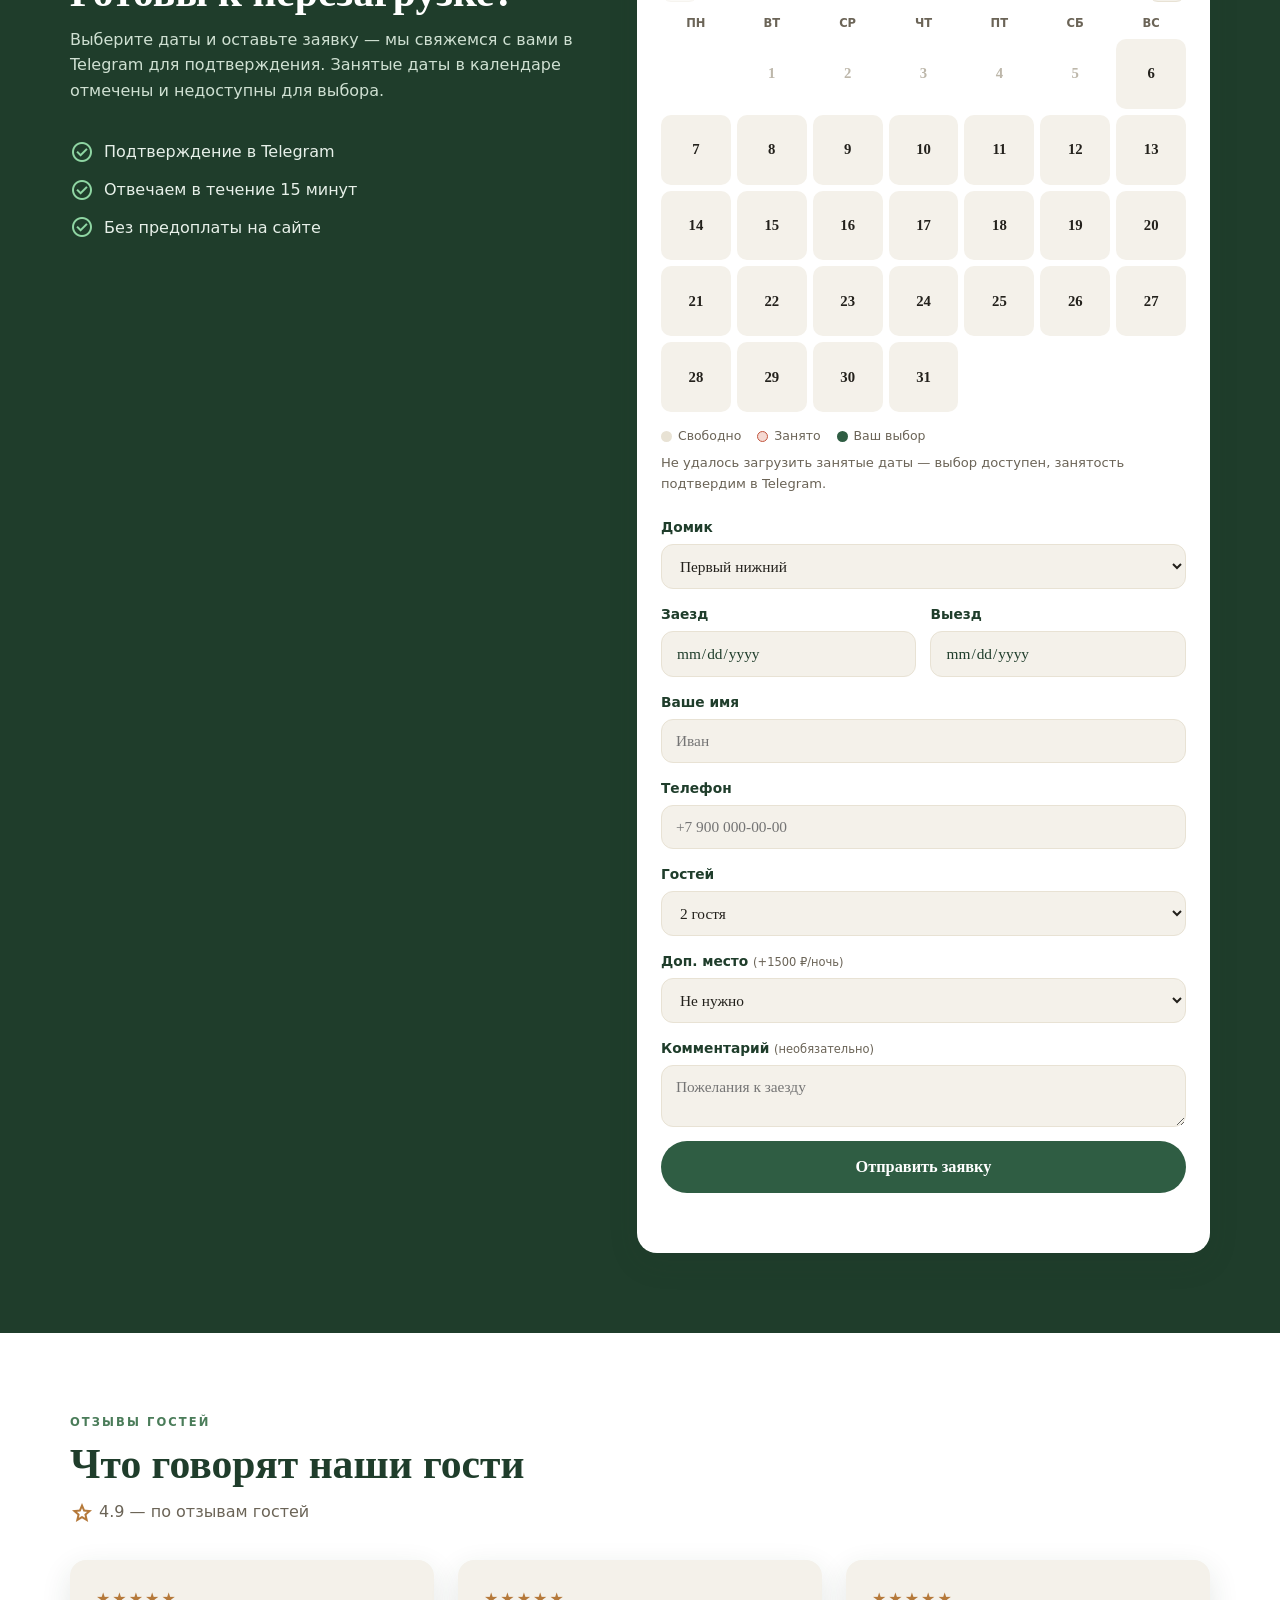
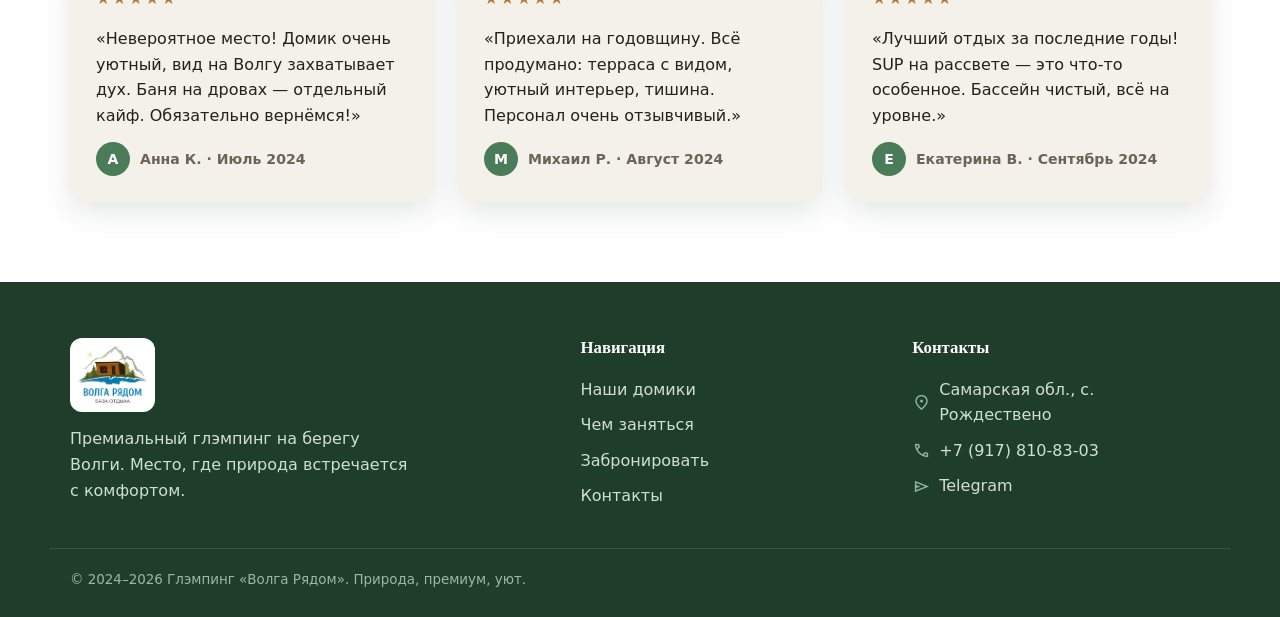
==== commit 2b54791a: "update: phone, house selector on main, pricing labels, guests 1-2, extra bed option, баня - Phone ch" ====
--- a/index.html
+++ b/index.html
@@ -90,7 +90,7 @@
       <article class="card">
         <div class="card-img"><img src="assets/img/interior_2.jpg" alt="Интерьер домика" loading="lazy"></div>
         <div class="card-body">
-          <span class="price-tag">от 7000 ₽ / ночь</span>
+          <span class="price-tag">от 7000 ₽ / ночь в будни</span>
           <h3>Стандартный домик</h3>
           <p>Идеально для пары: панорамный вид на склон и реку, уютная терраса и все удобства.</p>
           <div class="amenities"><span class="material-symbols-outlined">wifi</span><span class="material-symbols-outlined">ac_unit</span><span class="material-symbols-outlined">deck</span></div>
@@ -100,8 +100,8 @@
       <article class="card">
         <div class="card-img"><img src="assets/img/house_night.jpg" alt="Домик вечером" loading="lazy"></div>
         <div class="card-body">
-          <span class="price-tag">от 9000 ₽ / ночь</span>
-          <h3>Домик с видом на воду</h3>
+          <span class="price-tag">от 9000 ₽ / ночь в выходные</span>
+          <h3>Стандартный домик</h3>
           <p>Лучшие закаты и вечерняя подсветка. Терраса с гирляндами — для самых тёплых вечеров.</p>
           <div class="amenities"><span class="material-symbols-outlined">wifi</span><span class="material-symbols-outlined">ac_unit</span><span class="material-symbols-outlined">outdoor_grill</span></div>
           <a href="house.html" class="btn btn-outline btn-block">Подробнее</a>
@@ -130,7 +130,7 @@
     <div class="features">
       <div class="feature feature-hot">
         <span class="material-symbols-outlined">local_fire_department</span>
-        <h3>Баня на дровах</h3>
+        <h3>Баня</h3>
         <p>5000 ₽ за 2 часа. Парная с видом на лес.</p>
       </div>
       <div class="feature">
@@ -179,6 +179,14 @@
         <p class="cal-status" id="calStatus">Загружаем занятые даты…</p>
       </div>
       <form class="booking-form" id="bookingForm" novalidate>
+        <label class="field"><span>Домик</span>
+          <select id="houseSelect" name="object_id">
+            <option value="house_1">Первый нижний</option>
+            <option value="house_2">Второй нижний</option>
+            <option value="house_3">Первый верхний</option>
+            <option value="house_4">Второй верхний</option>
+          </select>
+        </label>
         <div class="field-row">
           <label class="field">
             <span>Заезд</span>
@@ -202,8 +210,13 @@
           <select id="guests" name="guests">
             <option value="1">1 гость</option>
             <option value="2" selected>2 гостя</option>
-            <option value="3">3 гостя</option>
-            <option value="4">4 гостя</option>
+          </select>
+        </label>
+        <label class="field">
+          <span>Доп. место <small>(+1500 ₽/ночь)</small></span>
+          <select id="extraBed" name="extra_bed">
+            <option value="0">Не нужно</option>
+            <option value="1">Добавить доп. место (+1500 ₽/ночь)</option>
           </select>
         </label>
         <label class="field">
@@ -261,7 +274,7 @@
     <div class="footer-col">
       <h4>Контакты</h4>
       <a href="contacts.html"><span class="material-symbols-outlined">location_on</span> Самарская обл., с. Рождествено</a>
-      <a href="tel:+79270000000"><span class="material-symbols-outlined">call</span> +7 (927) 000-00-00</a>
+      <a href="tel:+79178108303"><span class="material-symbols-outlined">call</span> +7 (917) 810-83-03</a>
       <a href="https://t.me/volga_ryadom_bot" target="_blank" rel="noopener"><span class="material-symbols-outlined">send</span> Telegram</a>
     </div>
   </div>
--- a/assets/style.css
+++ b/assets/style.css
@@ -0,0 +1,204 @@
+/* ============ ВОЛГА РЯДОМ — общий стиль ============ */
+:root{
+  --green-900:#1f3d2b;
+  --green-700:#2f5d43;
+  --green-500:#4a7c59;
+  --sand:#f4f1ea;
+  --sand-dark:#e8e2d4;
+  --wood:#b5793a;
+  --ink:#23211c;
+  --muted:#6b6457;
+  --white:#ffffff;
+  --busy:#c2563f;
+  --radius:16px;
+  --shadow:0 10px 30px rgba(31,61,43,.12);
+  --maxw:1180px;
+}
+*{box-sizing:border-box}
+html{scroll-behavior:smooth}
+body{
+  margin:0;
+  font-family:'Manrope',system-ui,sans-serif;
+  color:var(--ink);
+  background:var(--sand);
+  line-height:1.6;
+  -webkit-font-smoothing:antialiased;
+}
+img{max-width:100%;display:block}
+a{color:inherit;text-decoration:none}
+.container{width:100%;max-width:var(--maxw);margin:0 auto;padding:0 20px}
+.material-symbols-outlined{font-family:'Material Symbols Outlined';font-weight:normal;font-style:normal;line-height:1;vertical-align:middle}
+
+h1,h2,h3,h4{font-family:'Playfair Display',Georgia,serif;font-weight:600;line-height:1.15;color:var(--green-900);margin:0}
+.eyebrow{text-transform:uppercase;letter-spacing:.18em;font-size:.72rem;font-weight:700;color:var(--green-500);margin:0 0 10px}
+.eyebrow-light{color:#cfe3d3}
+.section-title{font-size:clamp(1.8rem,4vw,2.6rem);margin-bottom:10px}
+.section-lead{color:var(--muted);max-width:620px;margin:0 0 36px}
+
+/* Кнопки */
+.btn{display:inline-flex;align-items:center;justify-content:center;gap:8px;font-family:'Manrope';font-weight:600;font-size:.95rem;padding:12px 22px;border-radius:999px;border:1.5px solid transparent;cursor:pointer;transition:.2s;white-space:nowrap}
+.btn-primary{background:var(--green-700);color:#fff}
+.btn-primary:hover{background:var(--green-900)}
+.btn-outline{background:transparent;border-color:var(--green-700);color:var(--green-700)}
+.btn-outline:hover{background:var(--green-700);color:#fff}
+.btn-ghost{background:rgba(255,255,255,.12);color:#fff;border-color:rgba(255,255,255,.5);backdrop-filter:blur(4px)}
+.btn-ghost:hover{background:rgba(255,255,255,.25)}
+.btn-sm{padding:9px 18px;font-size:.88rem}
+.btn-lg{padding:15px 30px;font-size:1.02rem}
+.btn-block{width:100%}
+
+/* ============ ШАПКА ============ */
+.site-header{position:sticky;top:0;z-index:50;background:rgba(244,241,234,.92);backdrop-filter:blur(10px);border-bottom:1px solid var(--sand-dark)}
+.header-inner{display:flex;align-items:center;justify-content:space-between;min-height:74px}
+.brand{display:flex;align-items:center}
+.brand-logo{height:52px;width:auto}
+.nav-desktop{display:flex;align-items:center;gap:28px}
+.nav-desktop a{font-weight:600;font-size:.95rem;color:var(--ink);transition:.2s}
+.nav-desktop a:hover{color:var(--green-700)}
+.nav-desktop a.btn{color:#fff}
+.nav-toggle{display:none;background:none;border:none;cursor:pointer;color:var(--green-900);font-size:0}
+.nav-toggle .material-symbols-outlined{font-size:30px}
+.nav-mobile{display:none;flex-direction:column;gap:4px;padding:12px 20px 20px;background:var(--sand);border-bottom:1px solid var(--sand-dark)}
+.nav-mobile a{padding:12px 8px;font-weight:600;border-radius:10px}
+.nav-mobile a:not(.btn):hover{background:var(--sand-dark)}
+.nav-mobile .btn{margin-top:8px}
+
+/* ============ HERO ============ */
+.hero{position:relative;min-height:84vh;display:flex;align-items:center;color:#fff;overflow:hidden}
+.hero-bg{position:absolute;inset:0;background-size:cover;background-position:center;transform:scale(1.05)}
+.hero-overlay{position:absolute;inset:0;background:linear-gradient(180deg,rgba(20,35,25,.45),rgba(20,35,25,.75))}
+.hero-content{position:relative;max-width:760px;padding-top:40px;padding-bottom:60px}
+.hero h1{color:#fff;font-size:clamp(2.2rem,6vw,4rem);margin-bottom:18px}
+.hero-sub{font-size:clamp(1rem,2.2vw,1.25rem);color:#eef3ee;max-width:560px;margin:0 0 30px}
+.hero-actions{display:flex;gap:14px;flex-wrap:wrap}
+
+/* ============ СЕКЦИИ ============ */
+.section{padding:80px 0}
+.section-alt{background:var(--white)}
+@media(max-width:640px){.section{padding:56px 0}}
+
+/* ============ КАРУСЕЛЬ ============ */
+.carousel{position:relative;max-width:var(--maxw);margin:0 auto;padding:0 20px}
+.carousel-track{display:flex;gap:16px;overflow-x:auto;scroll-snap-type:x mandatory;scroll-behavior:smooth;padding-bottom:14px;-webkit-overflow-scrolling:touch;scrollbar-width:none}
+.carousel-track::-webkit-scrollbar{display:none}
+.slide{flex:0 0 auto;width:min(420px,82vw);scroll-snap-align:center;margin:0;position:relative;border-radius:var(--radius);overflow:hidden;box-shadow:var(--shadow);background:#000}
+.slide img{width:100%;height:520px;object-fit:cover}
+.slide figcaption{position:absolute;left:0;right:0;bottom:0;padding:30px 18px 14px;color:#fff;font-size:.92rem;font-weight:500;background:linear-gradient(transparent,rgba(0,0,0,.7))}
+@media(max-width:640px){.slide img{height:62vh;max-height:480px}}
+.carousel-btn{position:absolute;top:calc(50% - 28px);transform:translateY(-50%);width:48px;height:48px;border-radius:50%;border:none;background:rgba(255,255,255,.95);color:var(--green-900);cursor:pointer;box-shadow:var(--shadow);display:flex;align-items:center;justify-content:center;z-index:2;transition:.2s}
+.carousel-btn:hover{background:#fff;transform:translateY(-50%) scale(1.06)}
+.carousel-btn .material-symbols-outlined{font-size:28px}
+.carousel-btn.prev{left:26px}
+.carousel-btn.next{right:26px}
+@media(max-width:640px){.carousel-btn{display:none}}
+.carousel-dots{display:flex;gap:8px;justify-content:center;margin-top:18px}
+.carousel-dots button{width:9px;height:9px;border-radius:50%;border:none;background:var(--sand-dark);cursor:pointer;padding:0;transition:.2s}
+.carousel-dots button.active{background:var(--green-700);width:26px;border-radius:5px}
+
+/* ============ КАРТОЧКИ ============ */
+.cards-3{display:grid;grid-template-columns:repeat(3,1fr);gap:24px}
+@media(max-width:900px){.cards-3{grid-template-columns:1fr 1fr}}
+@media(max-width:620px){.cards-3{grid-template-columns:1fr}}
+.card{background:var(--white);border-radius:var(--radius);overflow:hidden;box-shadow:var(--shadow);display:flex;flex-direction:column}
+.section-alt .card{background:var(--sand)}
+.card-img{height:230px;overflow:hidden}
+.card-img img{width:100%;height:100%;object-fit:cover;transition:.4s}
+.card:hover .card-img img{transform:scale(1.05)}
+.card-body{padding:22px;display:flex;flex-direction:column;gap:10px;flex:1}
+.price-tag{align-self:flex-start;background:var(--sand-dark);color:var(--green-900);font-weight:700;font-size:.8rem;padding:5px 12px;border-radius:999px}
+.card-body h3{font-size:1.3rem}
+.card-body p{color:var(--muted);margin:0;flex:1}
+.amenities{display:flex;gap:14px;color:var(--green-500)}
+.amenities .material-symbols-outlined{font-size:22px}
+
+/* ============ РАЗВЛЕЧЕНИЯ ============ */
+.features{display:grid;grid-template-columns:repeat(4,1fr);gap:20px}
+@media(max-width:900px){.features{grid-template-columns:1fr 1fr}}
+@media(max-width:520px){.features{grid-template-columns:1fr}}
+.feature{background:var(--white);border:1px solid var(--sand-dark);border-radius:var(--radius);padding:26px 22px;transition:.2s}
+.feature:hover{box-shadow:var(--shadow);transform:translateY(-3px)}
+.feature .material-symbols-outlined{font-size:34px;color:var(--green-500)}
+.feature h3{font-size:1.2rem;margin:12px 0 6px}
+.feature p{color:var(--muted);margin:0;font-size:.94rem}
+.feature-hot{border-color:var(--wood);position:relative}
+.feature-hot .material-symbols-outlined{color:var(--wood)}
+
+/* ============ БРОНИРОВАНИЕ ============ */
+.section-booking{background:var(--green-900);color:#fff}
+.section-booking .section-title,.section-booking .eyebrow{color:#fff}
+.section-booking .eyebrow{color:#bcd6c2}
+.section-booking .section-lead{color:#cfe0d2}
+.booking-grid{display:grid;grid-template-columns:1fr 1.1fr;gap:46px;align-items:start}
+@media(max-width:900px){.booking-grid{grid-template-columns:1fr;gap:32px}}
+.booking-points{list-style:none;padding:0;margin:24px 0 0;display:flex;flex-direction:column;gap:12px}
+.booking-points li{display:flex;align-items:center;gap:10px;color:#e7f0e9}
+.booking-points .material-symbols-outlined{color:#8fd6a3}
+.booking-card{background:var(--white);border-radius:20px;padding:24px;box-shadow:var(--shadow);color:var(--ink)}
+
+/* Календарь */
+.cal{margin-bottom:22px}
+.cal-head{display:flex;align-items:center;justify-content:space-between;margin-bottom:12px}
+.cal-title{font-family:'Playfair Display',serif;font-size:1.2rem;font-weight:600;color:var(--green-900);text-transform:capitalize}
+.cal-nav{width:38px;height:38px;border-radius:10px;border:1px solid var(--sand-dark);background:var(--sand);cursor:pointer;color:var(--green-900);display:flex;align-items:center;justify-content:center}
+.cal-nav:hover{background:var(--sand-dark)}
+.cal-nav:disabled{opacity:.35;cursor:not-allowed}
+.cal-weekdays,.cal-grid{display:grid;grid-template-columns:repeat(7,1fr);gap:6px}
+.cal-weekdays span{text-align:center;font-size:.72rem;font-weight:700;color:var(--muted);text-transform:uppercase;padding-bottom:4px}
+.cal-grid{margin-top:2px}
+.cal-cell{aspect-ratio:1;border:none;background:var(--sand);border-radius:10px;font-family:'Manrope';font-weight:600;font-size:.92rem;color:var(--ink);cursor:pointer;transition:.15s;position:relative}
+.cal-cell.empty{background:transparent;cursor:default}
+.cal-cell:not(.empty):not(.busy):not(.past):hover{background:var(--green-500);color:#fff}
+.cal-cell.busy{background:#f5d9d2;color:var(--busy);cursor:not-allowed;text-decoration:line-through}
+.cal-cell.past{color:#bdb7aa;cursor:not-allowed;background:transparent}
+.cal-cell.sel{background:var(--green-700);color:#fff}
+.cal-cell.in-range{background:#cfe3d3;color:var(--green-900)}
+.cal-legend{display:flex;align-items:center;gap:6px;flex-wrap:wrap;font-size:.78rem;color:var(--muted);margin:14px 0 4px}
+.cal-legend .dot{width:11px;height:11px;border-radius:50%;display:inline-block;margin-left:10px}
+.cal-legend .dot:first-child{margin-left:0}
+.dot-free{background:var(--sand-dark)}
+.dot-busy{background:#f5d9d2;border:1px solid var(--busy)}
+.dot-sel{background:var(--green-700)}
+.cal-status{font-size:.82rem;color:var(--muted);margin:6px 0 0;min-height:1.2em}
+
+/* Форма */
+.booking-form{display:flex;flex-direction:column;gap:14px}
+.field-row{display:grid;grid-template-columns:1fr 1fr;gap:14px}
+.field{display:flex;flex-direction:column;gap:6px;font-size:.86rem;font-weight:600;color:var(--green-900)}
+.field small{font-weight:400;color:var(--muted)}
+.field input,.field select,.field textarea{font-family:'Manrope';font-size:.96rem;font-weight:500;padding:12px 14px;border:1.5px solid var(--sand-dark);border-radius:12px;background:var(--sand);color:var(--ink);transition:.15s}
+.field input:focus,.field select:focus,.field textarea:focus{outline:none;border-color:var(--green-500);background:#fff}
+.field input[readonly]{cursor:default;color:var(--green-900)}
+.form-note{font-size:.9rem;margin:4px 0 0;min-height:1.2em;font-weight:600}
+.form-note.ok{color:var(--green-700)}
+.form-note.err{color:var(--busy)}
+
+/* ============ ОТЗЫВЫ ============ */
+.star{color:var(--wood)}
+.review{background:var(--white);border-radius:var(--radius);padding:26px;margin:0;box-shadow:var(--shadow);display:flex;flex-direction:column;gap:14px}
+.section-alt .review{background:var(--sand)}
+.review .stars{color:var(--wood);letter-spacing:2px}
+.review p{margin:0;color:var(--ink)}
+.review footer{display:flex;align-items:center;gap:10px;color:var(--muted);font-size:.88rem;font-weight:600}
+.avatar{width:34px;height:34px;border-radius:50%;background:var(--green-500);color:#fff;display:flex;align-items:center;justify-content:center;font-weight:700}
+
+/* ============ ПОДВАЛ ============ */
+.site-footer{background:var(--green-900);color:#cfe0d2;padding:56px 0 26px}
+.footer-grid{display:grid;grid-template-columns:1.6fr 1fr 1fr;gap:34px}
+@media(max-width:760px){.footer-grid{grid-template-columns:1fr;gap:26px}}
+.footer-logo{height:74px;width:auto;background:#fff;border-radius:12px;padding:8px;margin-bottom:14px}
+.footer-brand p{margin:0;max-width:340px}
+.footer-col h4{color:#fff;font-size:1.05rem;margin-bottom:14px}
+.footer-col a{display:flex;align-items:center;gap:8px;padding:5px 0;color:#cfe0d2;transition:.2s}
+.footer-col a:hover{color:#fff}
+.footer-col .material-symbols-outlined{font-size:19px;color:#8fb89a}
+.footer-bottom{border-top:1px solid rgba(255,255,255,.12);margin-top:34px;padding-top:20px;font-size:.84rem;color:#9db7a4}
+
+/* ============ АДАПТИВ ШАПКИ ============ */
+@media(max-width:880px){
+  .nav-desktop{display:none}
+  .nav-toggle{display:block}
+}
+
+/* доступность */
+:focus-visible{outline:3px solid var(--green-500);outline-offset:2px}
+@media(prefers-reduced-motion:reduce){*{scroll-behavior:auto!important;transition:none!important}}
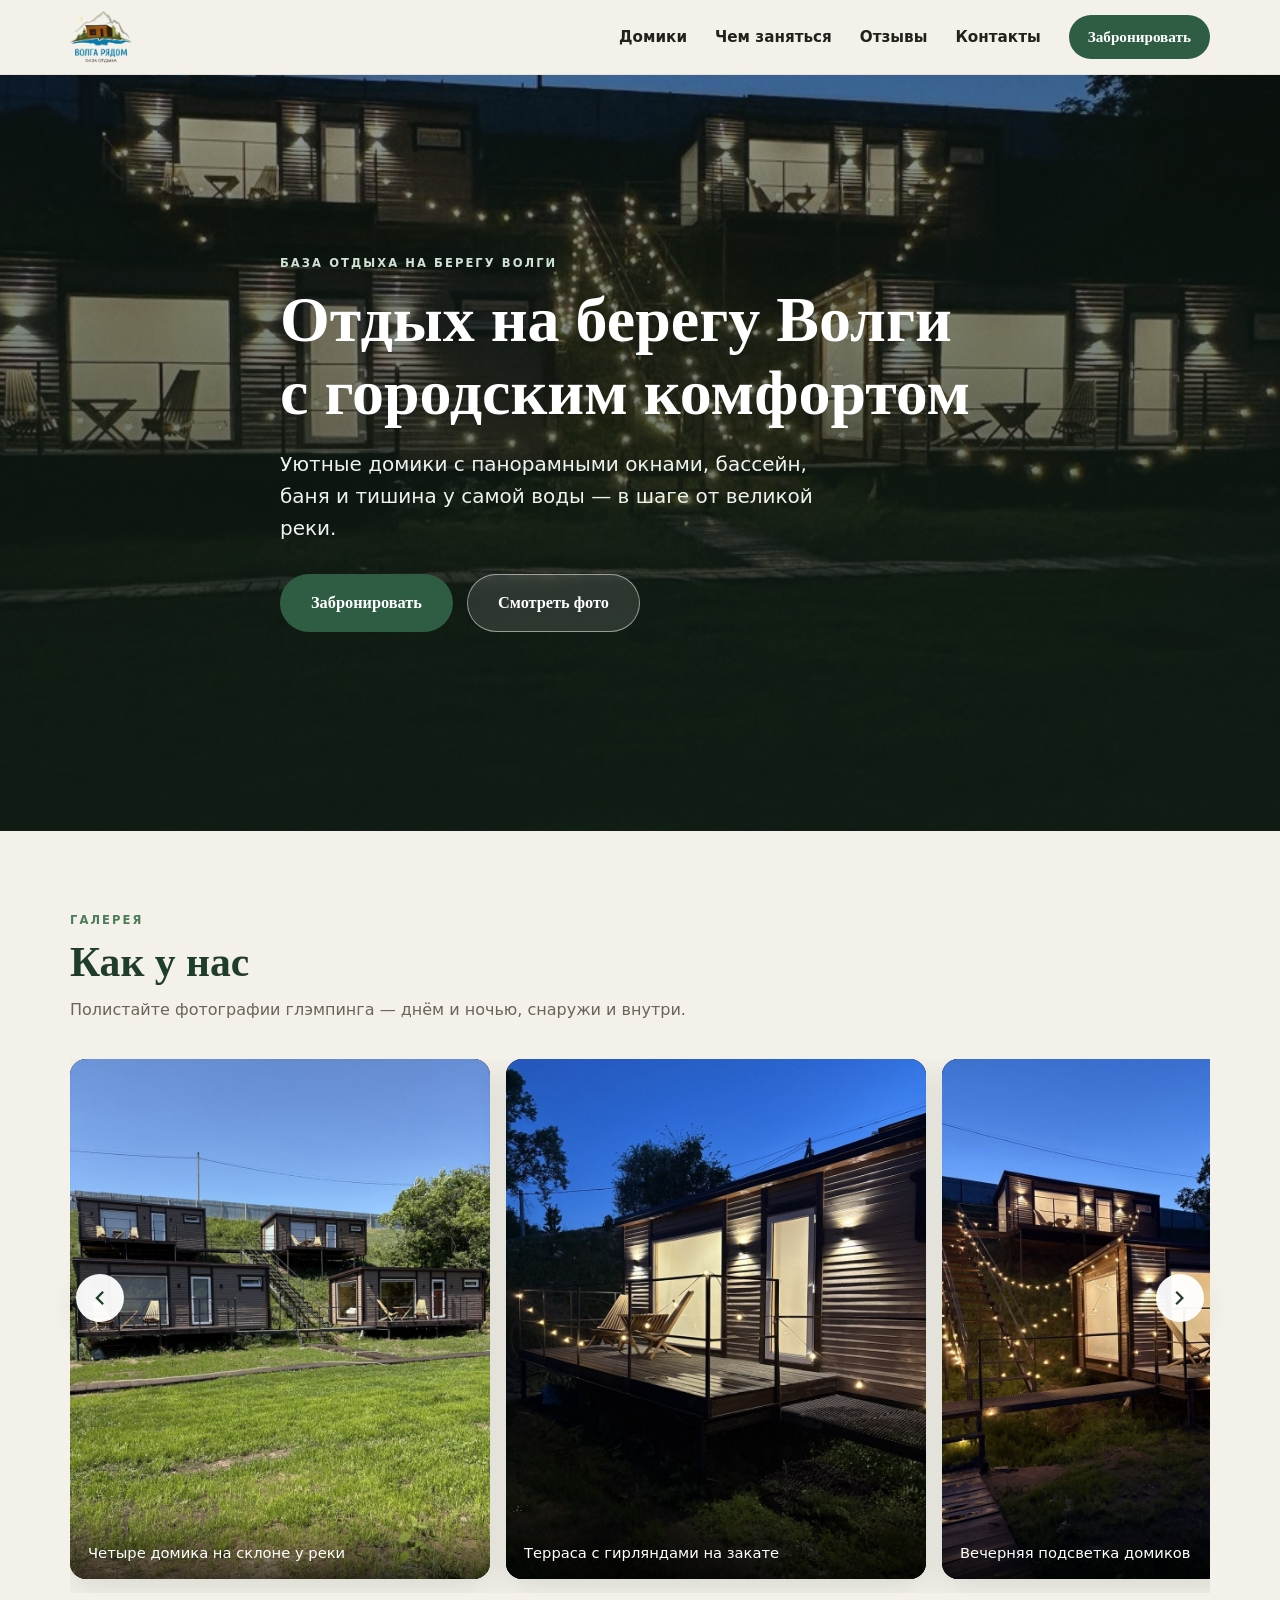
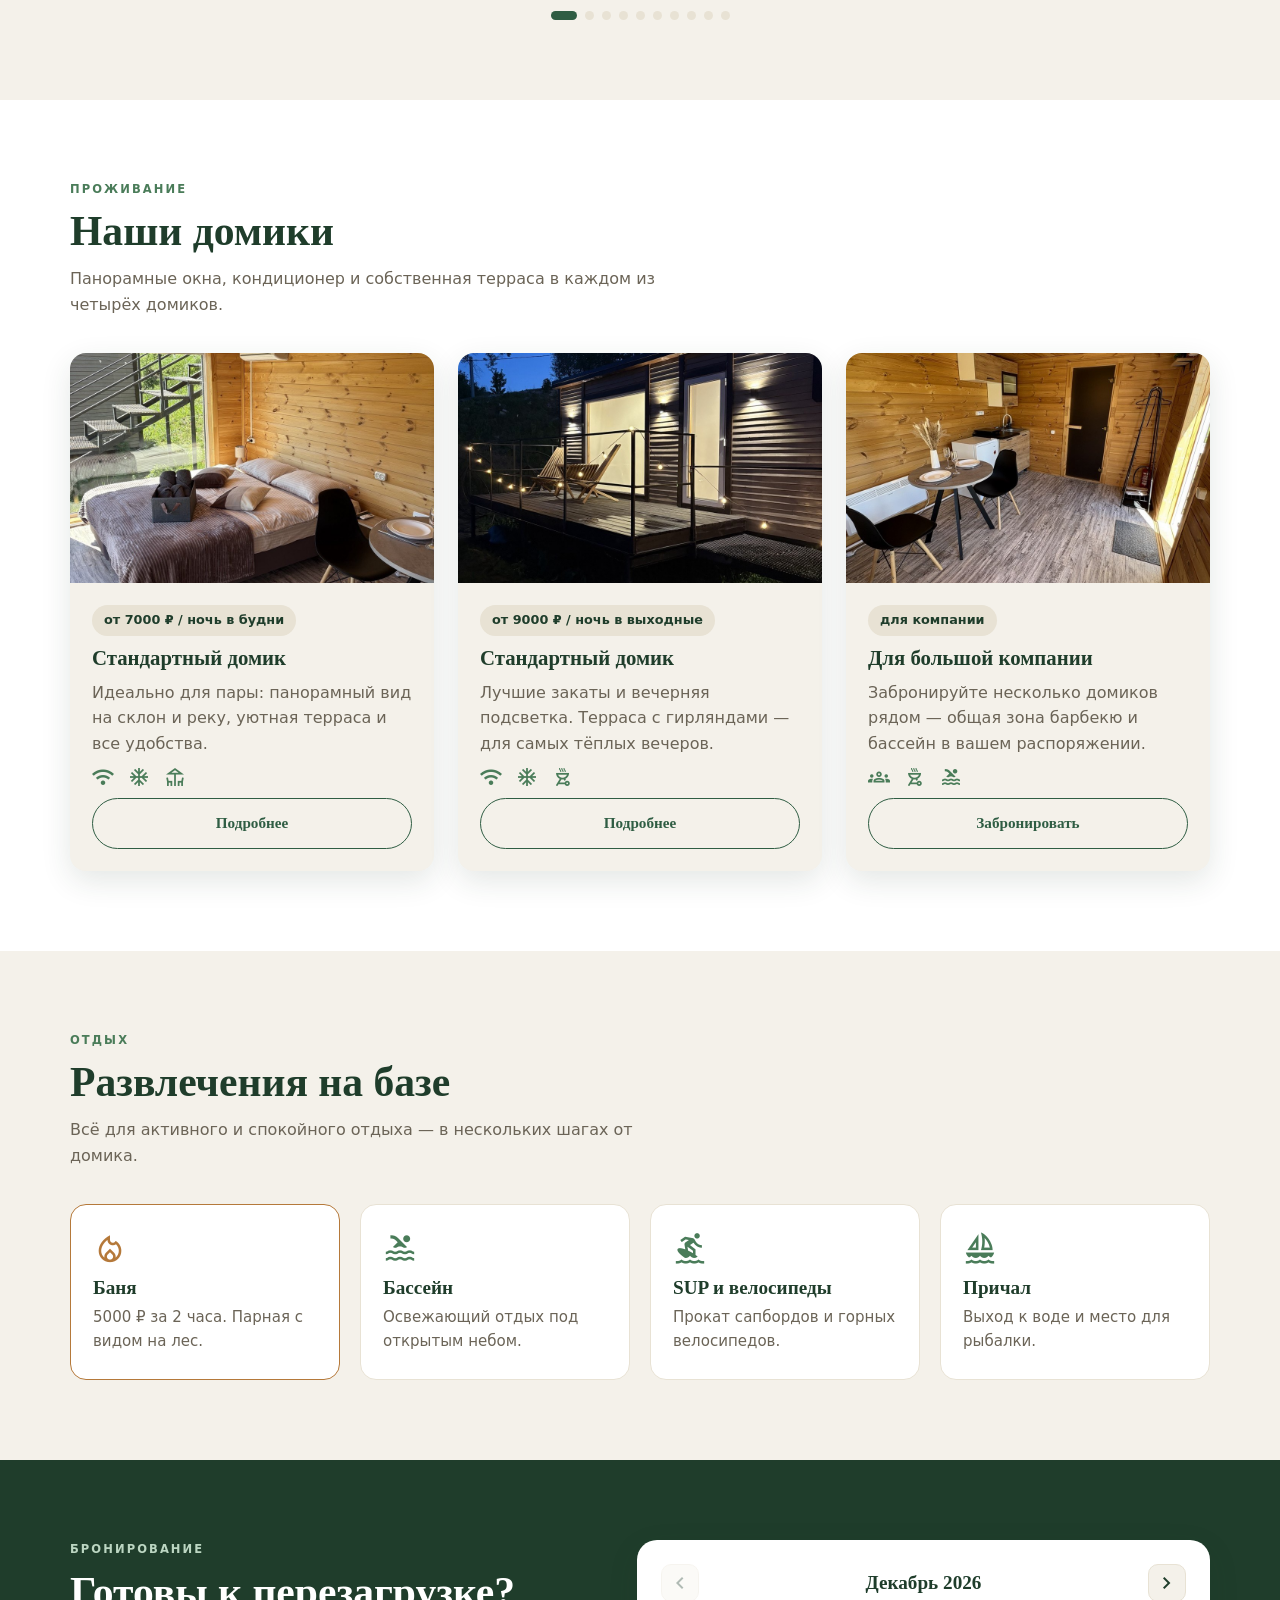
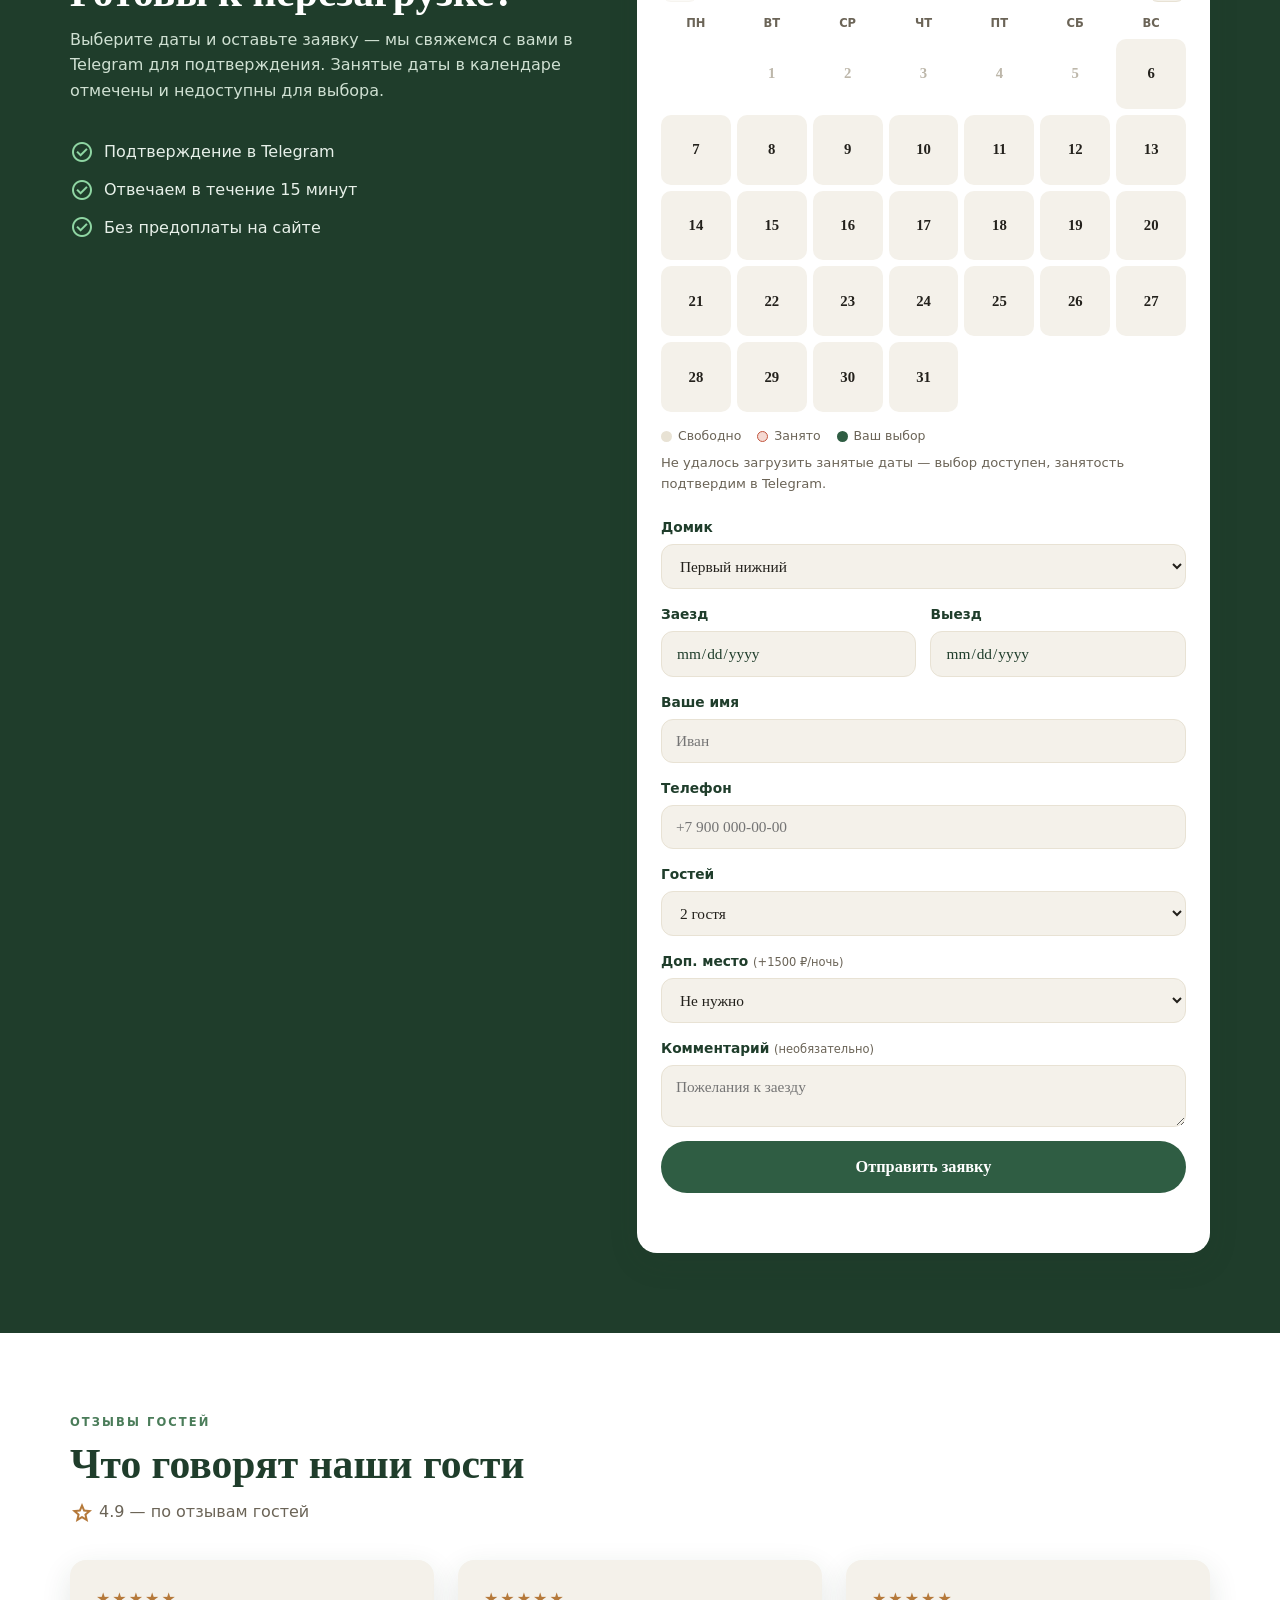
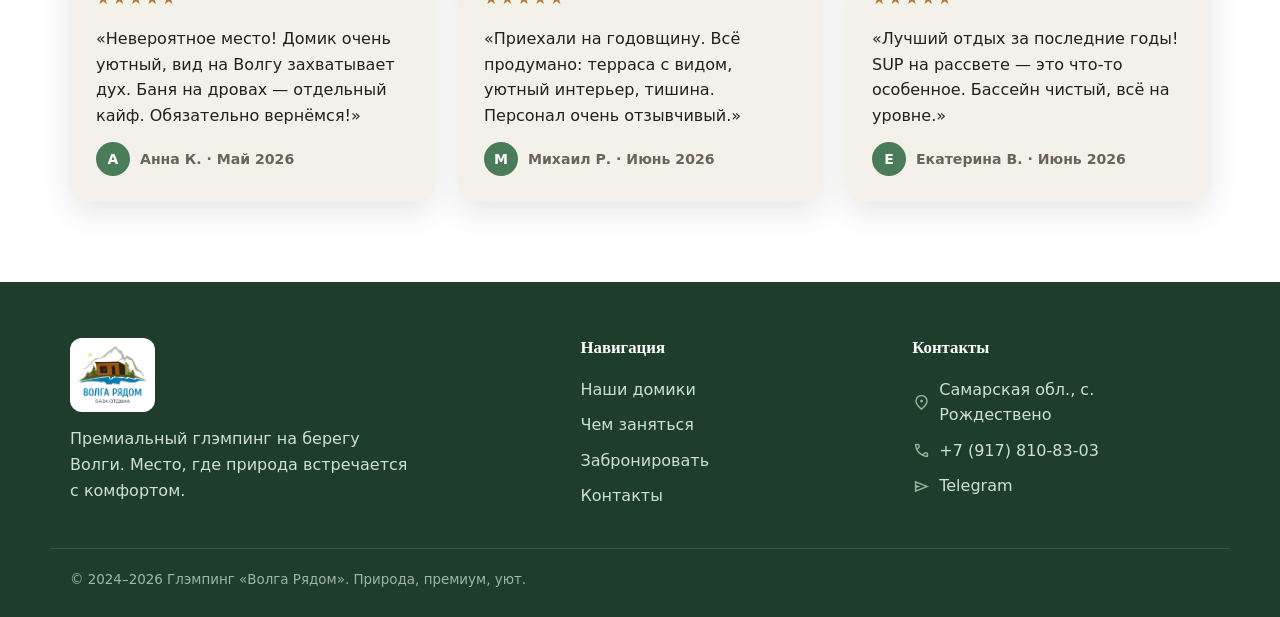
==== commit 1d368db4: "fix: update email and review dates - Email: hello@volgaryadom.ru → volga.ryadom@yandex.ru - Review d" ====
--- a/index.html
+++ b/index.html
@@ -240,17 +240,17 @@
       <blockquote class="review">
         <div class="stars">★★★★★</div>
         <p>«Невероятное место! Домик очень уютный, вид на Волгу захватывает дух. Баня на дровах — отдельный кайф. Обязательно вернёмся!»</p>
-        <footer><span class="avatar">А</span> Анна К. · Июль 2024</footer>
+        <footer><span class="avatar">А</span> Анна К. · Май 2026</footer>
       </blockquote>
       <blockquote class="review">
         <div class="stars">★★★★★</div>
         <p>«Приехали на годовщину. Всё продумано: терраса с видом, уютный интерьер, тишина. Персонал очень отзывчивый.»</p>
-        <footer><span class="avatar">М</span> Михаил Р. · Август 2024</footer>
+        <footer><span class="avatar">М</span> Михаил Р. · Июнь 2026</footer>
       </blockquote>
       <blockquote class="review">
         <div class="stars">★★★★★</div>
         <p>«Лучший отдых за последние годы! SUP на рассвете — это что-то особенное. Бассейн чистый, всё на уровне.»</p>
-        <footer><span class="avatar">Е</span> Екатерина В. · Сентябрь 2024</footer>
+        <footer><span class="avatar">Е</span> Екатерина В. · Июнь 2026</footer>
       </blockquote>
     </div>
   </div>
@@ -275,7 +275,7 @@
       <h4>Контакты</h4>
       <a href="contacts.html"><span class="material-symbols-outlined">location_on</span> Самарская обл., с. Рождествено</a>
       <a href="tel:+79178108303"><span class="material-symbols-outlined">call</span> +7 (917) 810-83-03</a>
-      <a href="https://t.me/volga_ryadom_bot" target="_blank" rel="noopener"><span class="material-symbols-outlined">send</span> Telegram</a>
+      <a href="https://t.me/volgaryadom" target="_blank" rel="noopener"><span class="material-symbols-outlined">send</span> Telegram</a>
     </div>
   </div>
   <div class="container footer-bottom">© 2024–2026 Глэмпинг «Волга Рядом». Природа, премиум, уют.</div>
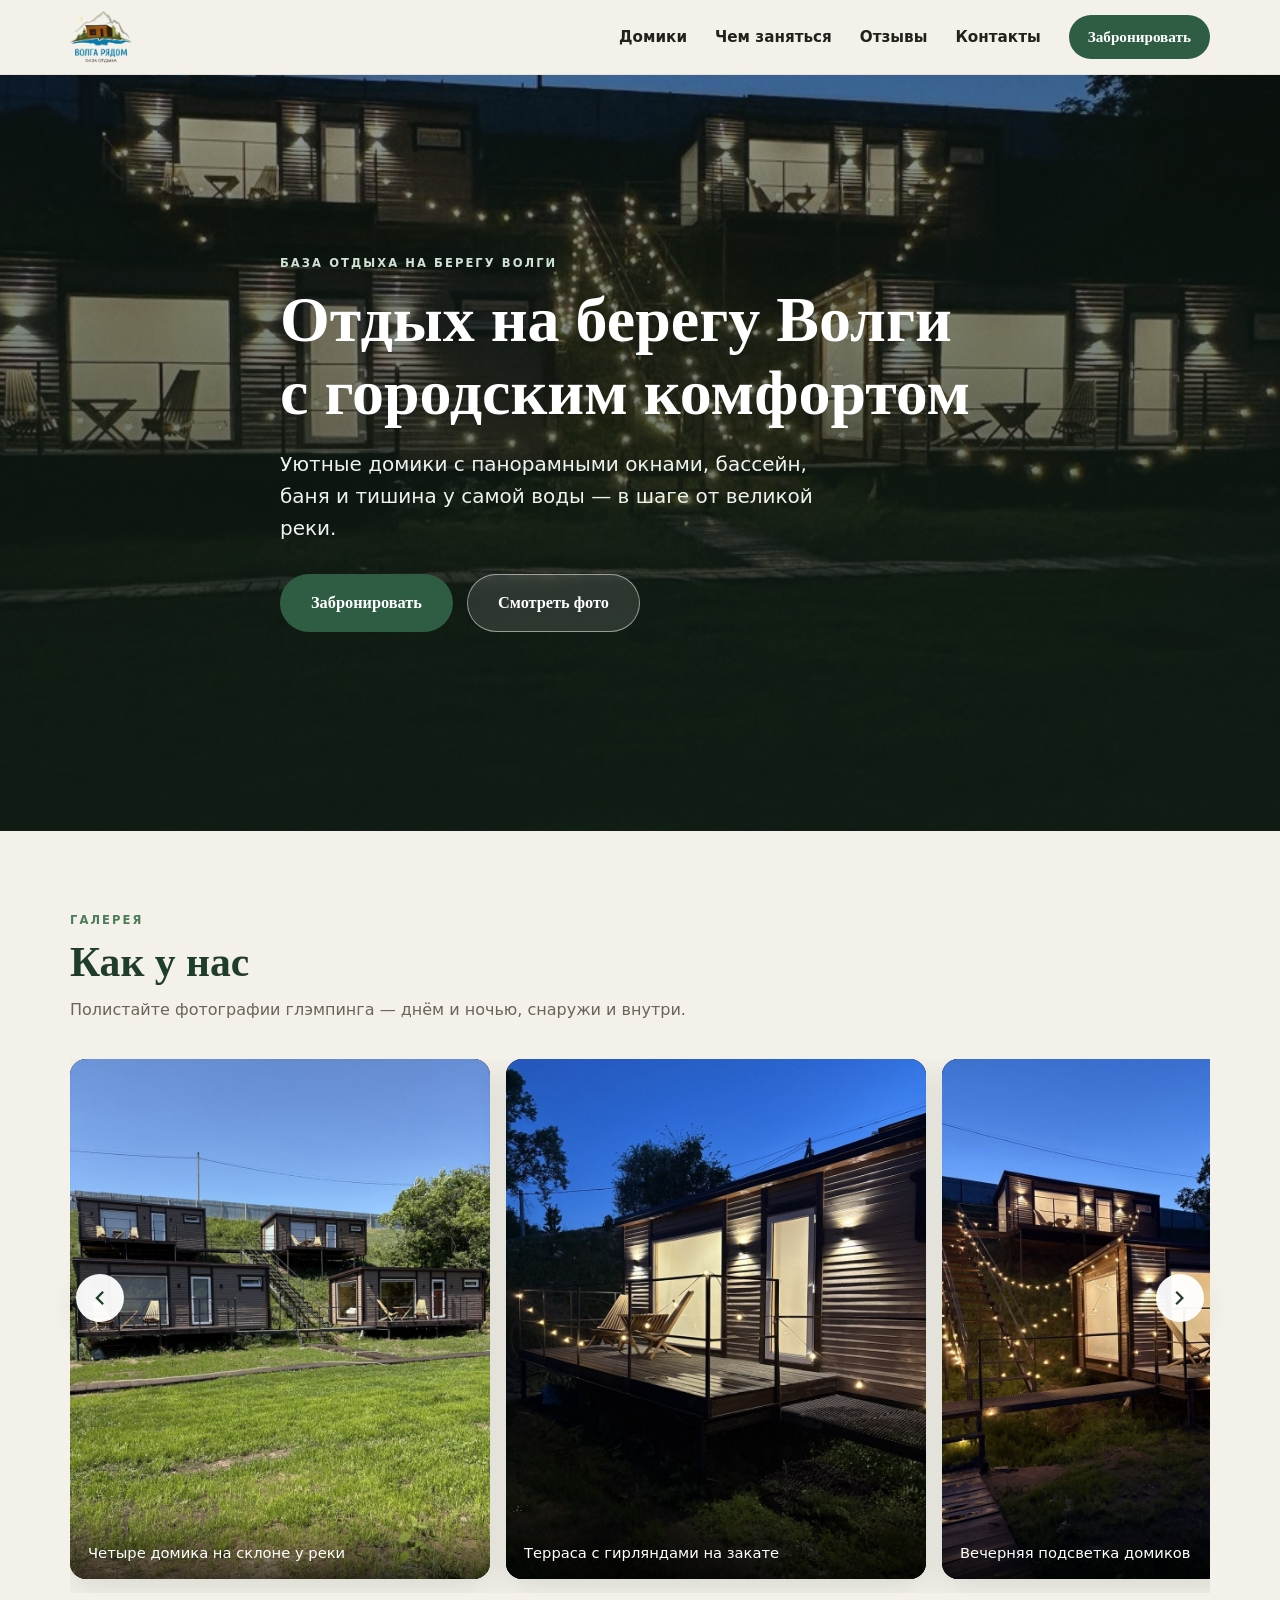
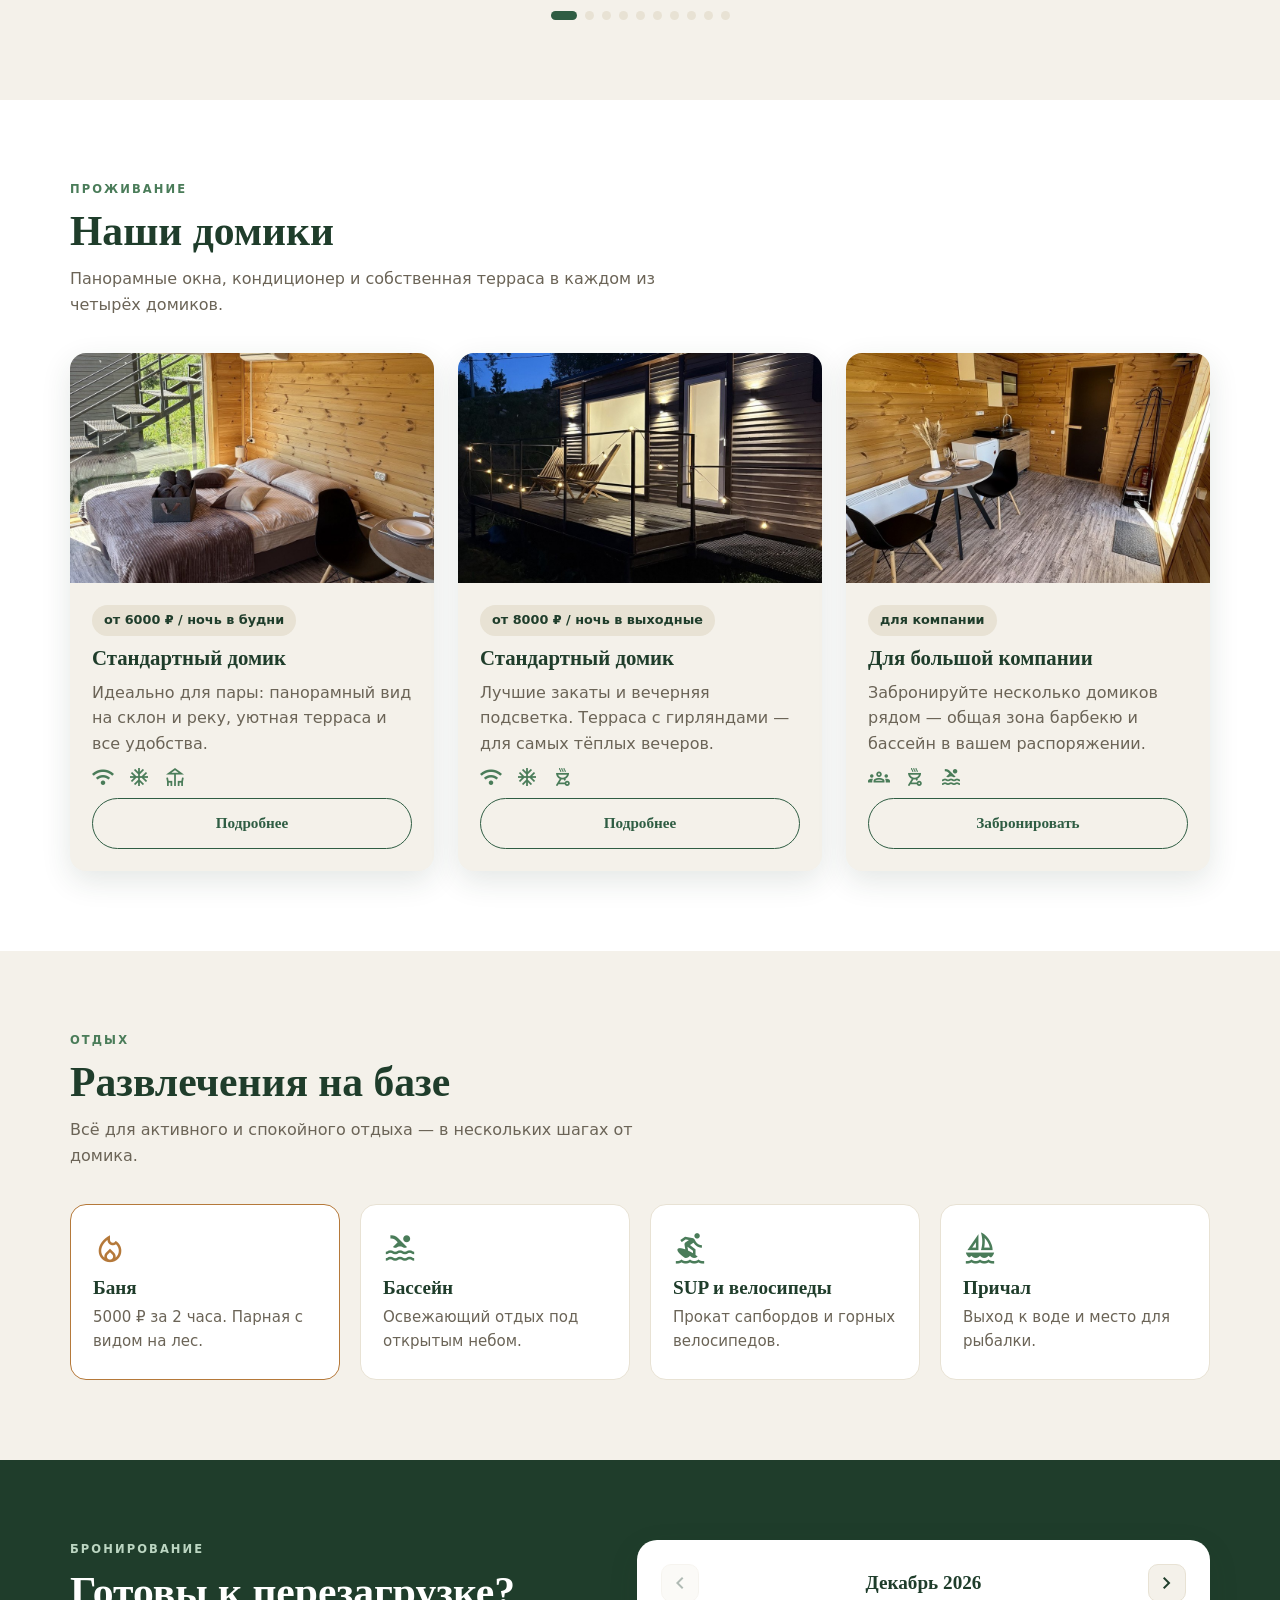
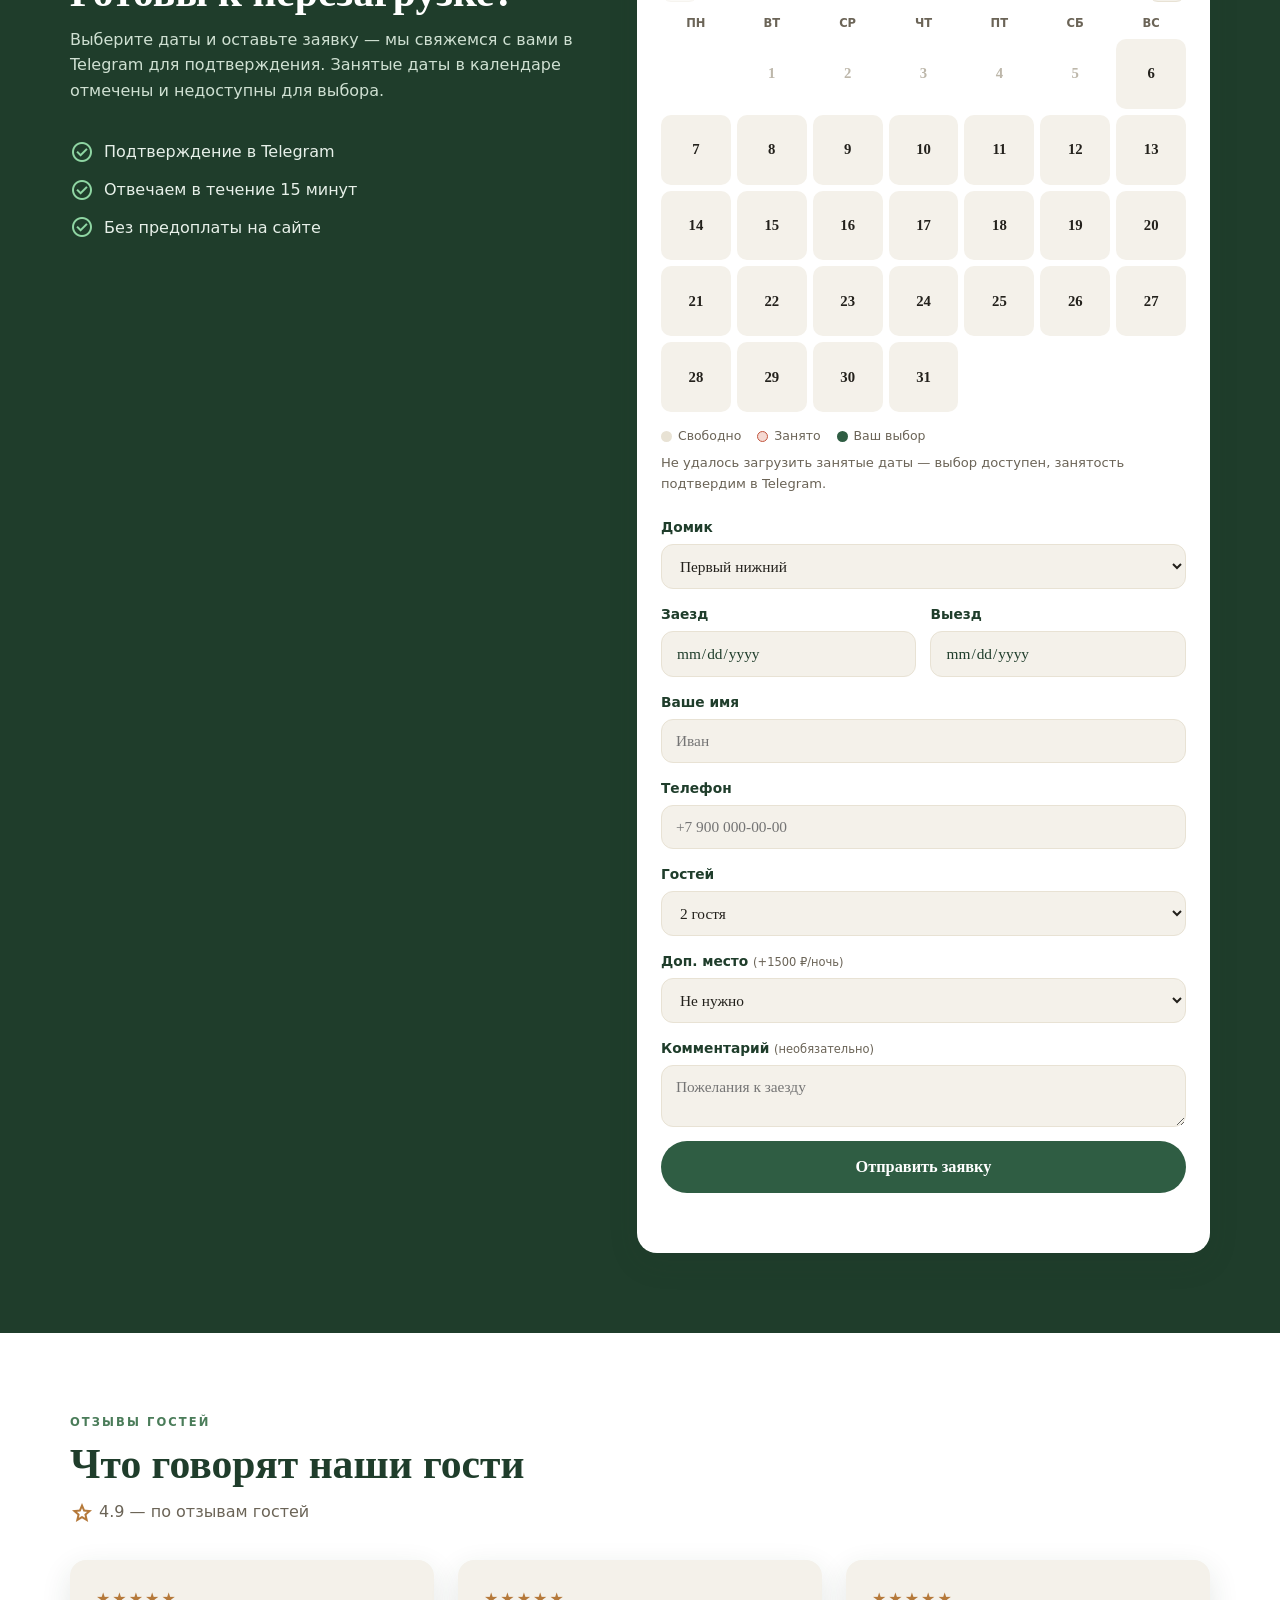
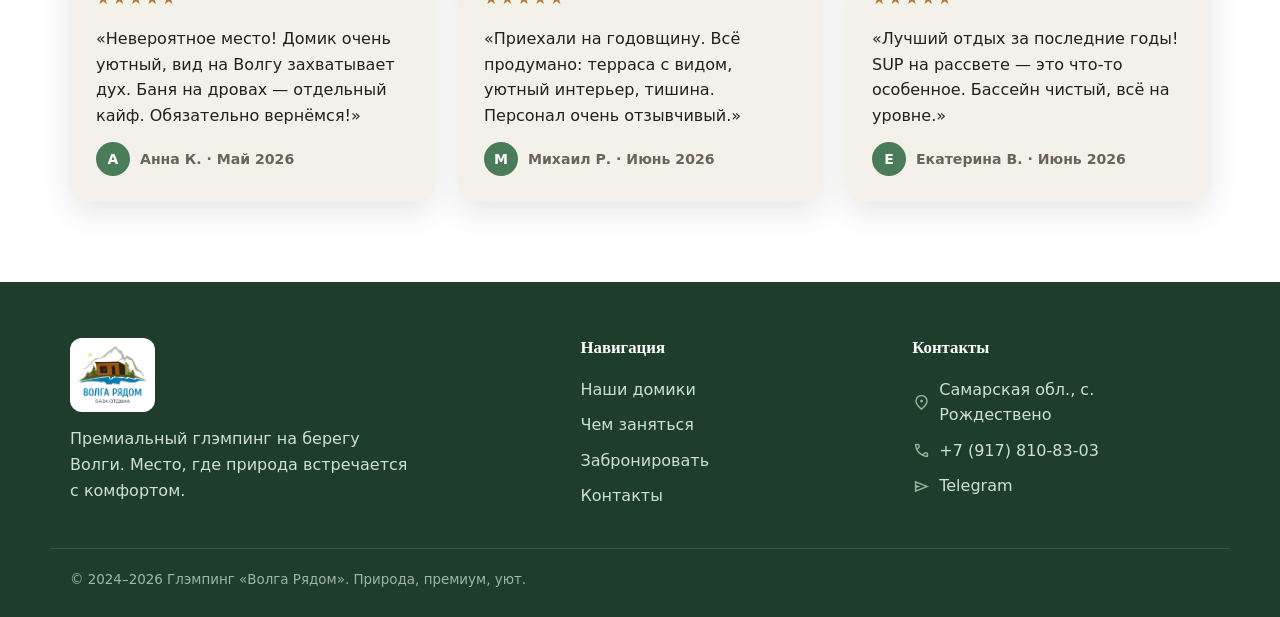
==== commit 577caec0: "Update index.html" ====
--- a/index.html
+++ b/index.html
@@ -90,7 +90,7 @@
       <article class="card">
         <div class="card-img"><img src="assets/img/interior_2.jpg" alt="Интерьер домика" loading="lazy"></div>
         <div class="card-body">
-          <span class="price-tag">от 7000 ₽ / ночь в будни</span>
+          <span class="price-tag">от 6000 ₽ / ночь в будни</span>
           <h3>Стандартный домик</h3>
           <p>Идеально для пары: панорамный вид на склон и реку, уютная терраса и все удобства.</p>
           <div class="amenities"><span class="material-symbols-outlined">wifi</span><span class="material-symbols-outlined">ac_unit</span><span class="material-symbols-outlined">deck</span></div>
@@ -100,7 +100,7 @@
       <article class="card">
         <div class="card-img"><img src="assets/img/house_night.jpg" alt="Домик вечером" loading="lazy"></div>
         <div class="card-body">
-          <span class="price-tag">от 9000 ₽ / ночь в выходные</span>
+          <span class="price-tag">от 8000 ₽ / ночь в выходные</span>
           <h3>Стандартный домик</h3>
           <p>Лучшие закаты и вечерняя подсветка. Терраса с гирляндами — для самых тёплых вечеров.</p>
           <div class="amenities"><span class="material-symbols-outlined">wifi</span><span class="material-symbols-outlined">ac_unit</span><span class="material-symbols-outlined">outdoor_grill</span></div>
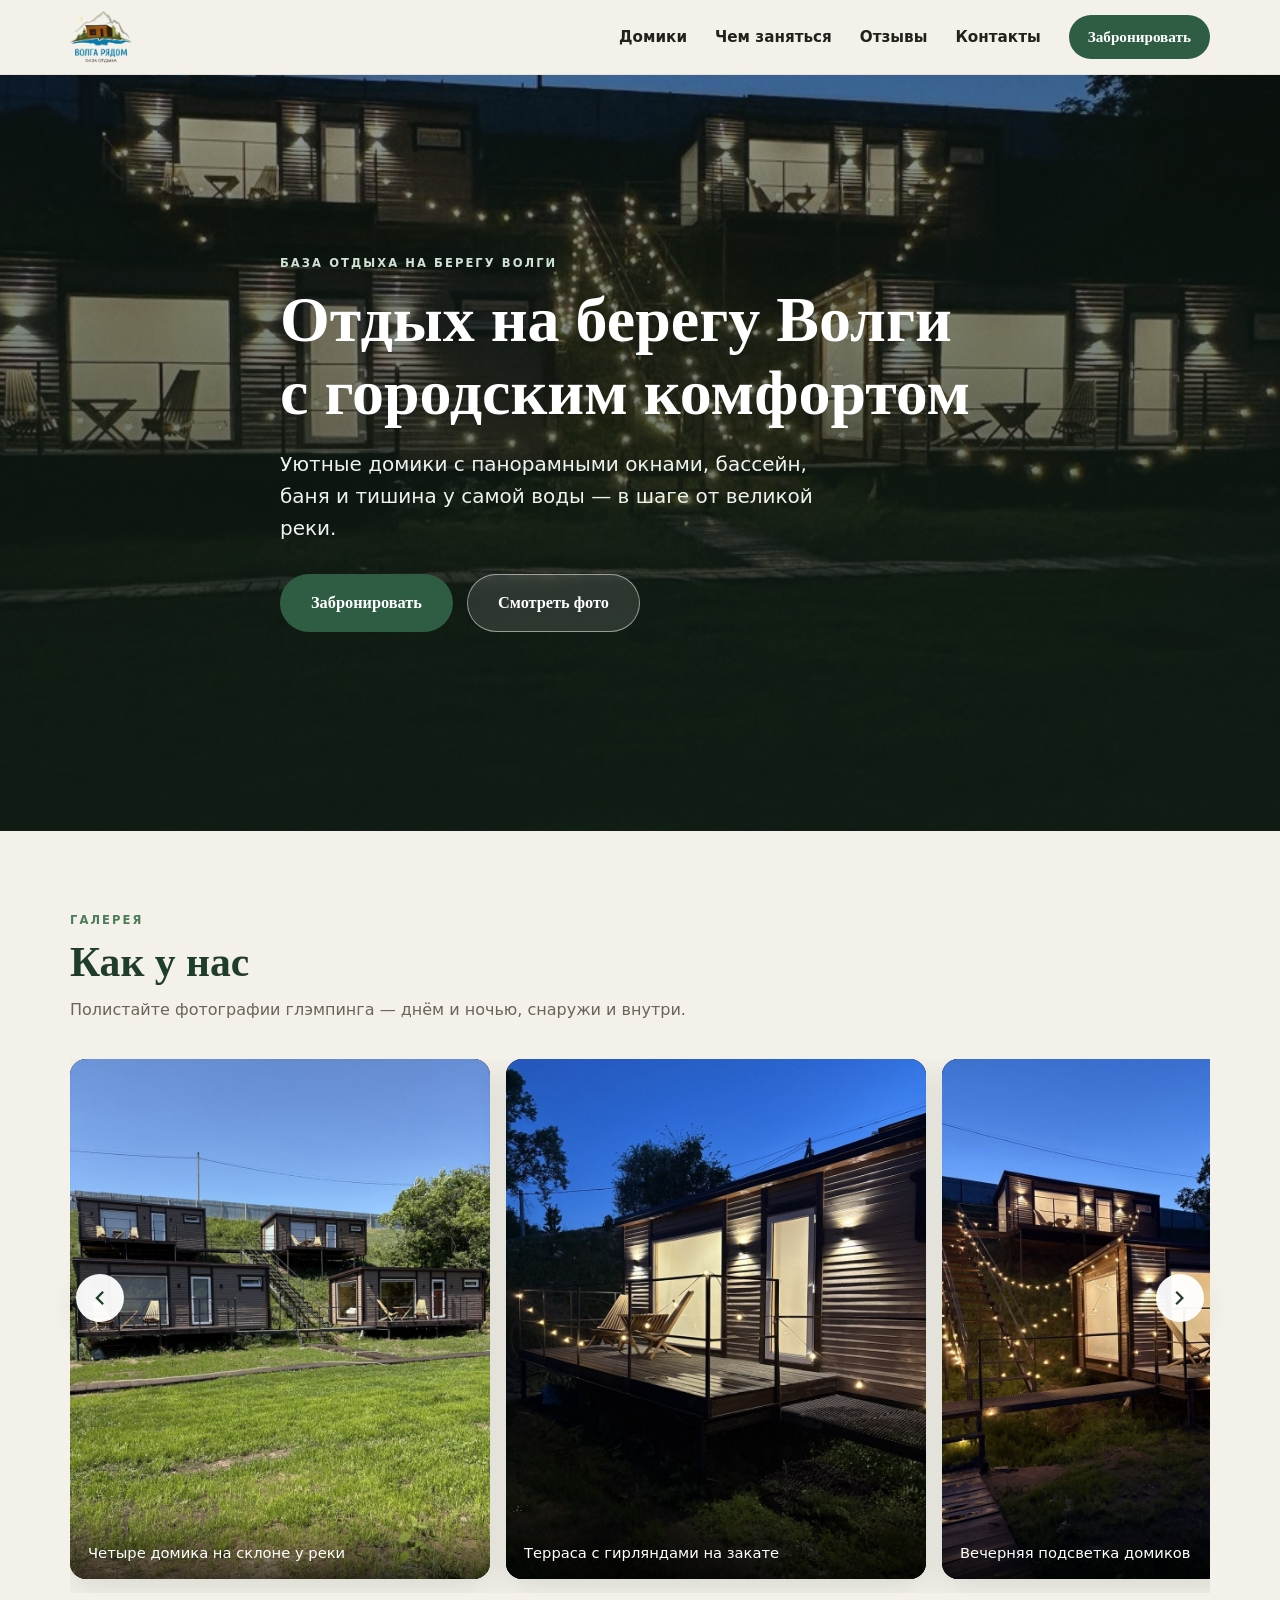
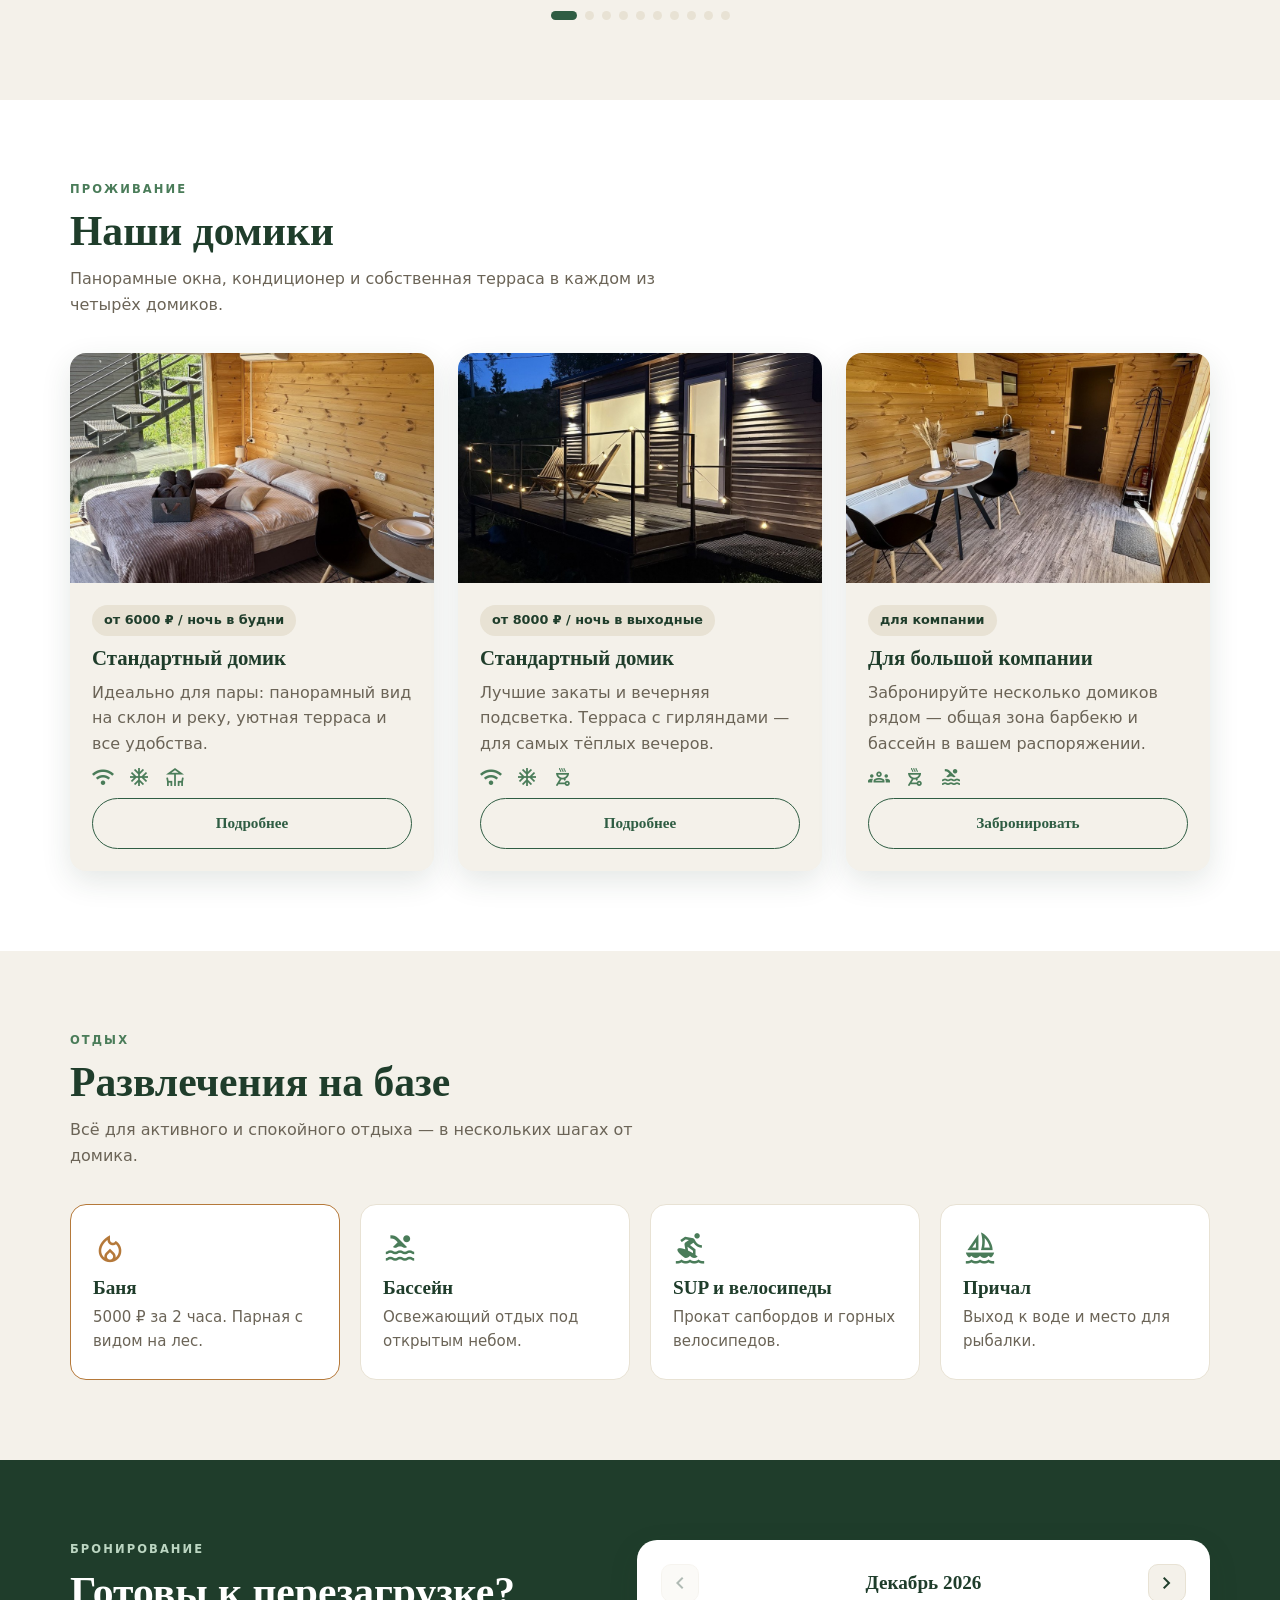
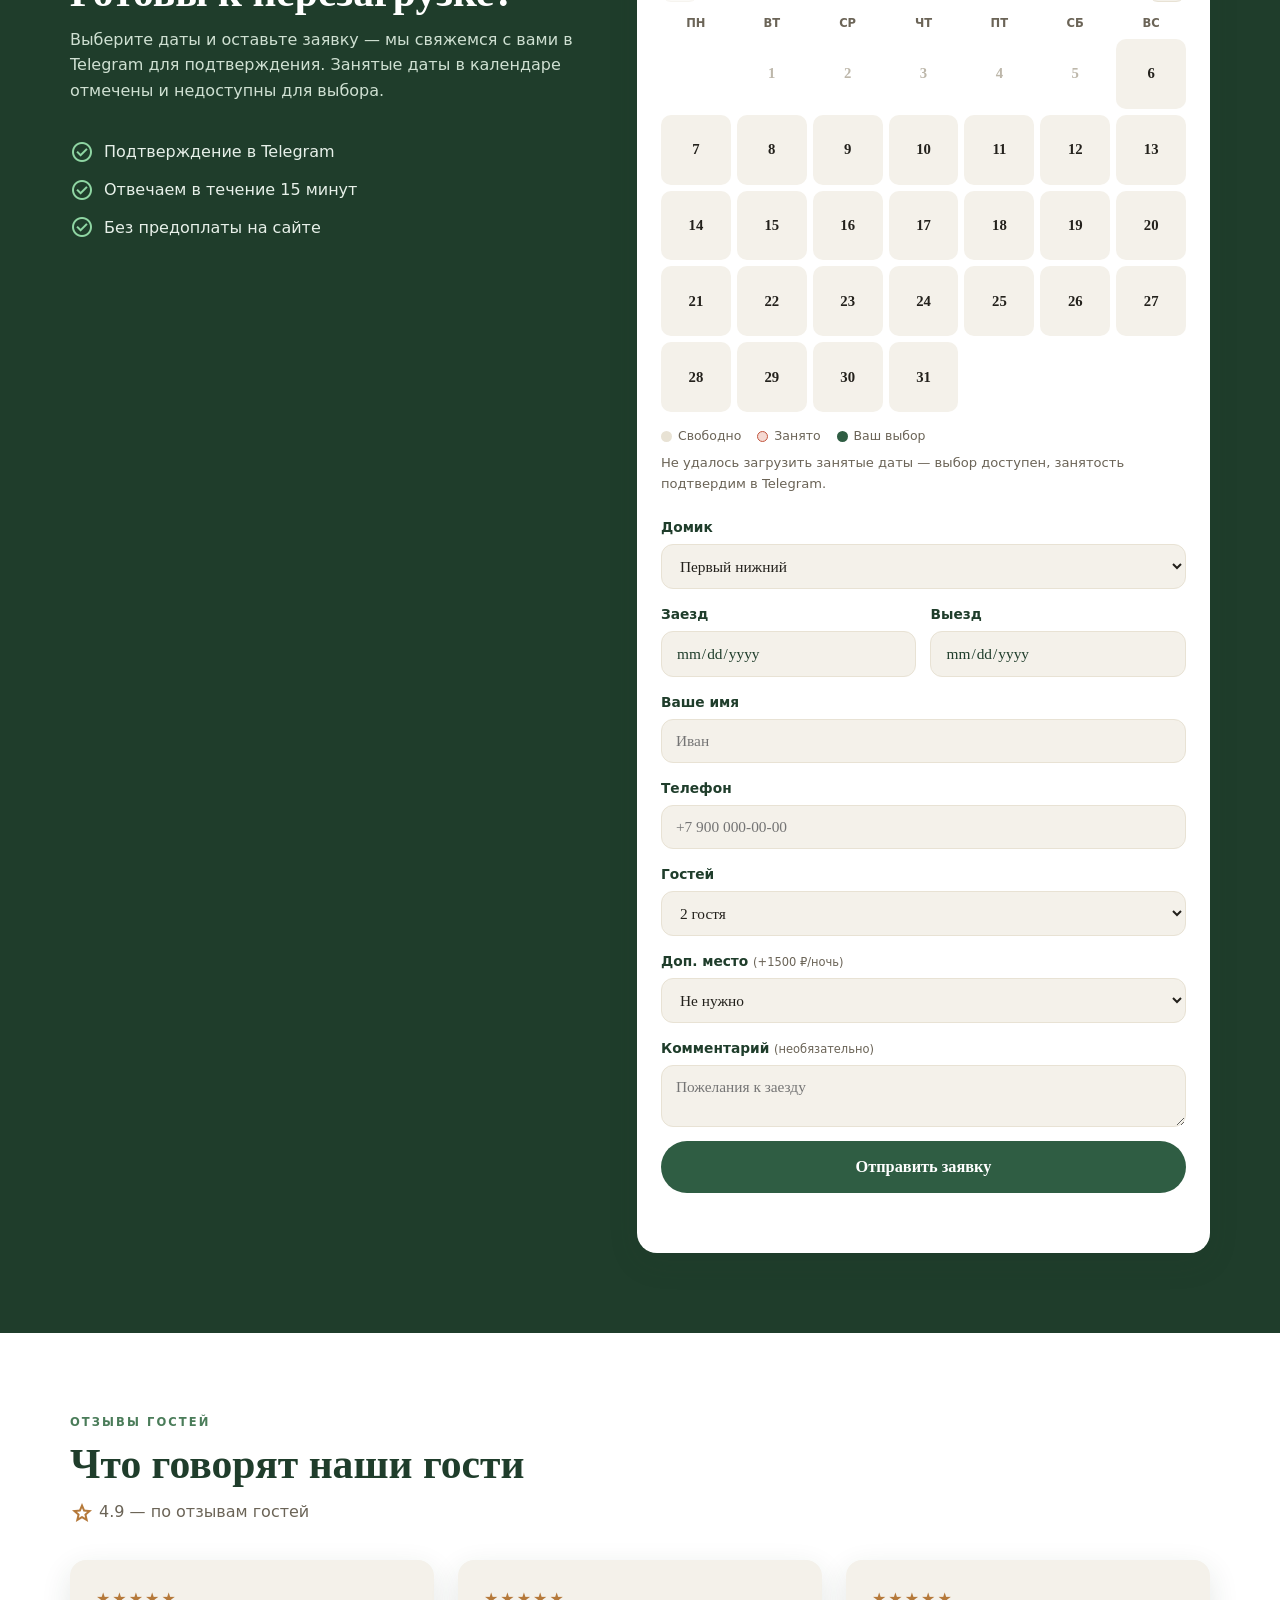
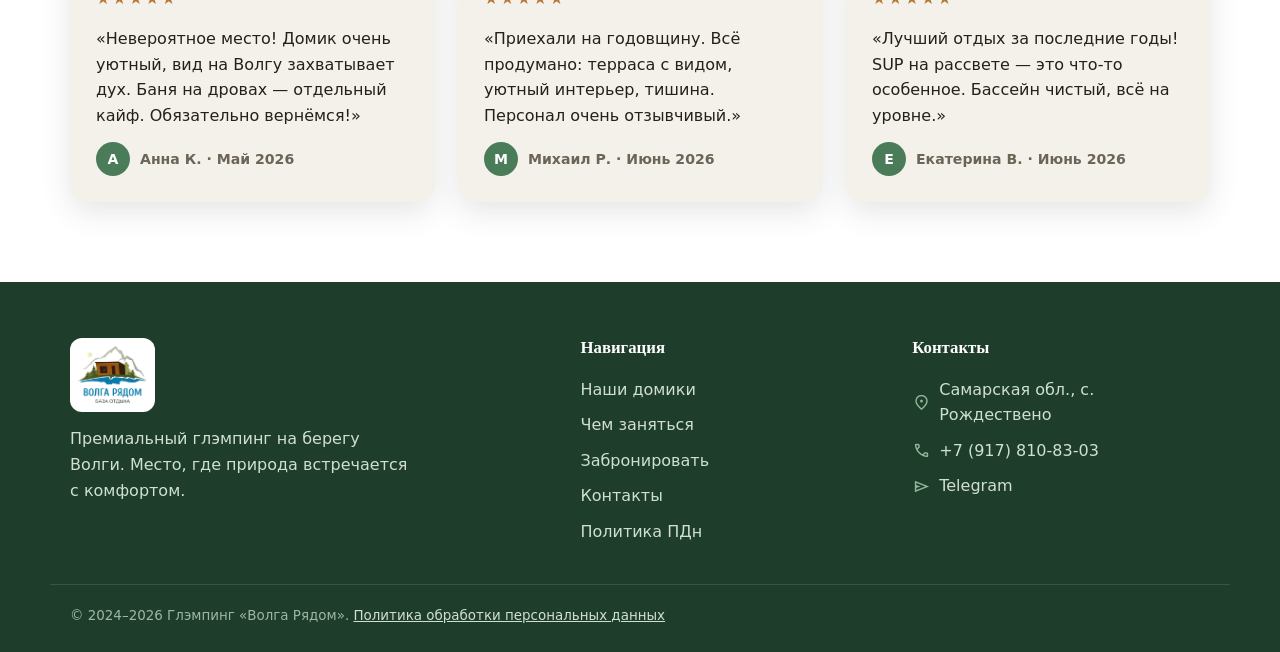
==== commit e921909b: "Add 152-FZ privacy policy page and booking form consent Draft privacy.html describes what the bookin" ====
--- a/index.html
+++ b/index.html
@@ -179,6 +179,7 @@
         <p class="cal-status" id="calStatus">Загружаем занятые даты…</p>
       </div>
       <form class="booking-form" id="bookingForm" novalidate>
+<div aria-hidden="true" style="position:absolute;left:-10000px;width:1px;height:1px;overflow:hidden"><label>Ваш сайт<input type="text" name="website" tabindex="-1" autocomplete="off"></label></div>
         <label class="field"><span>Домик</span>
           <select id="houseSelect" name="object_id">
             <option value="house_1">Первый нижний</option>
@@ -270,6 +271,7 @@
       <a href="what_to_do.html">Чем заняться</a>
       <a href="booking.html">Забронировать</a>
       <a href="contacts.html">Контакты</a>
+      <a href="privacy.html">Политика ПДн</a>
     </div>
     <div class="footer-col">
       <h4>Контакты</h4>
@@ -278,7 +280,7 @@
       <a href="https://t.me/volgaryadom" target="_blank" rel="noopener"><span class="material-symbols-outlined">send</span> Telegram</a>
     </div>
   </div>
-  <div class="container footer-bottom">© 2024–2026 Глэмпинг «Волга Рядом». Природа, премиум, уют.</div>
+  <div class="container footer-bottom">© 2024–2026 Глэмпинг «Волга Рядом». <a href="privacy.html">Политика обработки персональных данных</a></div>
 </footer>
 
 <script src="assets/app.js"></script>
--- a/assets/style.css
+++ b/assets/style.css
@@ -171,6 +171,23 @@
 .form-note{font-size:.9rem;margin:4px 0 0;min-height:1.2em;font-weight:600}
 .form-note.ok{color:var(--green-700)}
 .form-note.err{color:var(--busy)}
+.consent{display:flex;align-items:flex-start;gap:10px;font-size:.84rem;font-weight:500;color:var(--ink);line-height:1.45;cursor:pointer}
+.consent input[type=checkbox]{margin-top:3px;width:18px;height:18px;flex-shrink:0;accent-color:var(--green-700)}
+.consent a{color:var(--green-700);text-decoration:underline}
+.consent a:hover{color:var(--green-900)}
+
+/* Политика ПДн */
+.draft-note{max-width:720px;margin:0 0 22px;padding:12px 16px;border-left:4px solid var(--wood);background:var(--sand-dark);border-radius:0 12px 12px 0;color:var(--ink);font-size:.92rem}
+.privacy-article{max-width:720px}
+.privacy-article h2{font-size:1.35rem;margin:28px 0 10px}
+.privacy-article p,.privacy-article li{font-size:.96rem}
+.privacy-article p{margin:0 0 12px}
+.privacy-article ul{margin:0 0 14px;padding-left:1.2em}
+.privacy-article li{margin:0 0 6px}
+.privacy-article a{color:var(--green-700);text-decoration:underline}
+.privacy-article a:hover{color:var(--green-900)}
+.privacy-meta{color:var(--muted);font-size:.88rem}
+.privacy-placeholder{display:inline;background:var(--sand-dark);padding:.05em .4em;border-radius:4px;font-weight:600;font-family:ui-monospace,SFMono-Regular,Menlo,Consolas,monospace;font-size:.9em;white-space:nowrap}
 
 /* ============ ОТЗЫВЫ ============ */
 .star{color:var(--wood)}
@@ -192,6 +209,8 @@
 .footer-col a:hover{color:#fff}
 .footer-col .material-symbols-outlined{font-size:19px;color:#8fb89a}
 .footer-bottom{border-top:1px solid rgba(255,255,255,.12);margin-top:34px;padding-top:20px;font-size:.84rem;color:#9db7a4}
+.footer-bottom a{color:#cfe0d2;text-decoration:underline}
+.footer-bottom a:hover{color:#fff}
 
 /* ============ АДАПТИВ ШАПКИ ============ */
 @media(max-width:880px){
